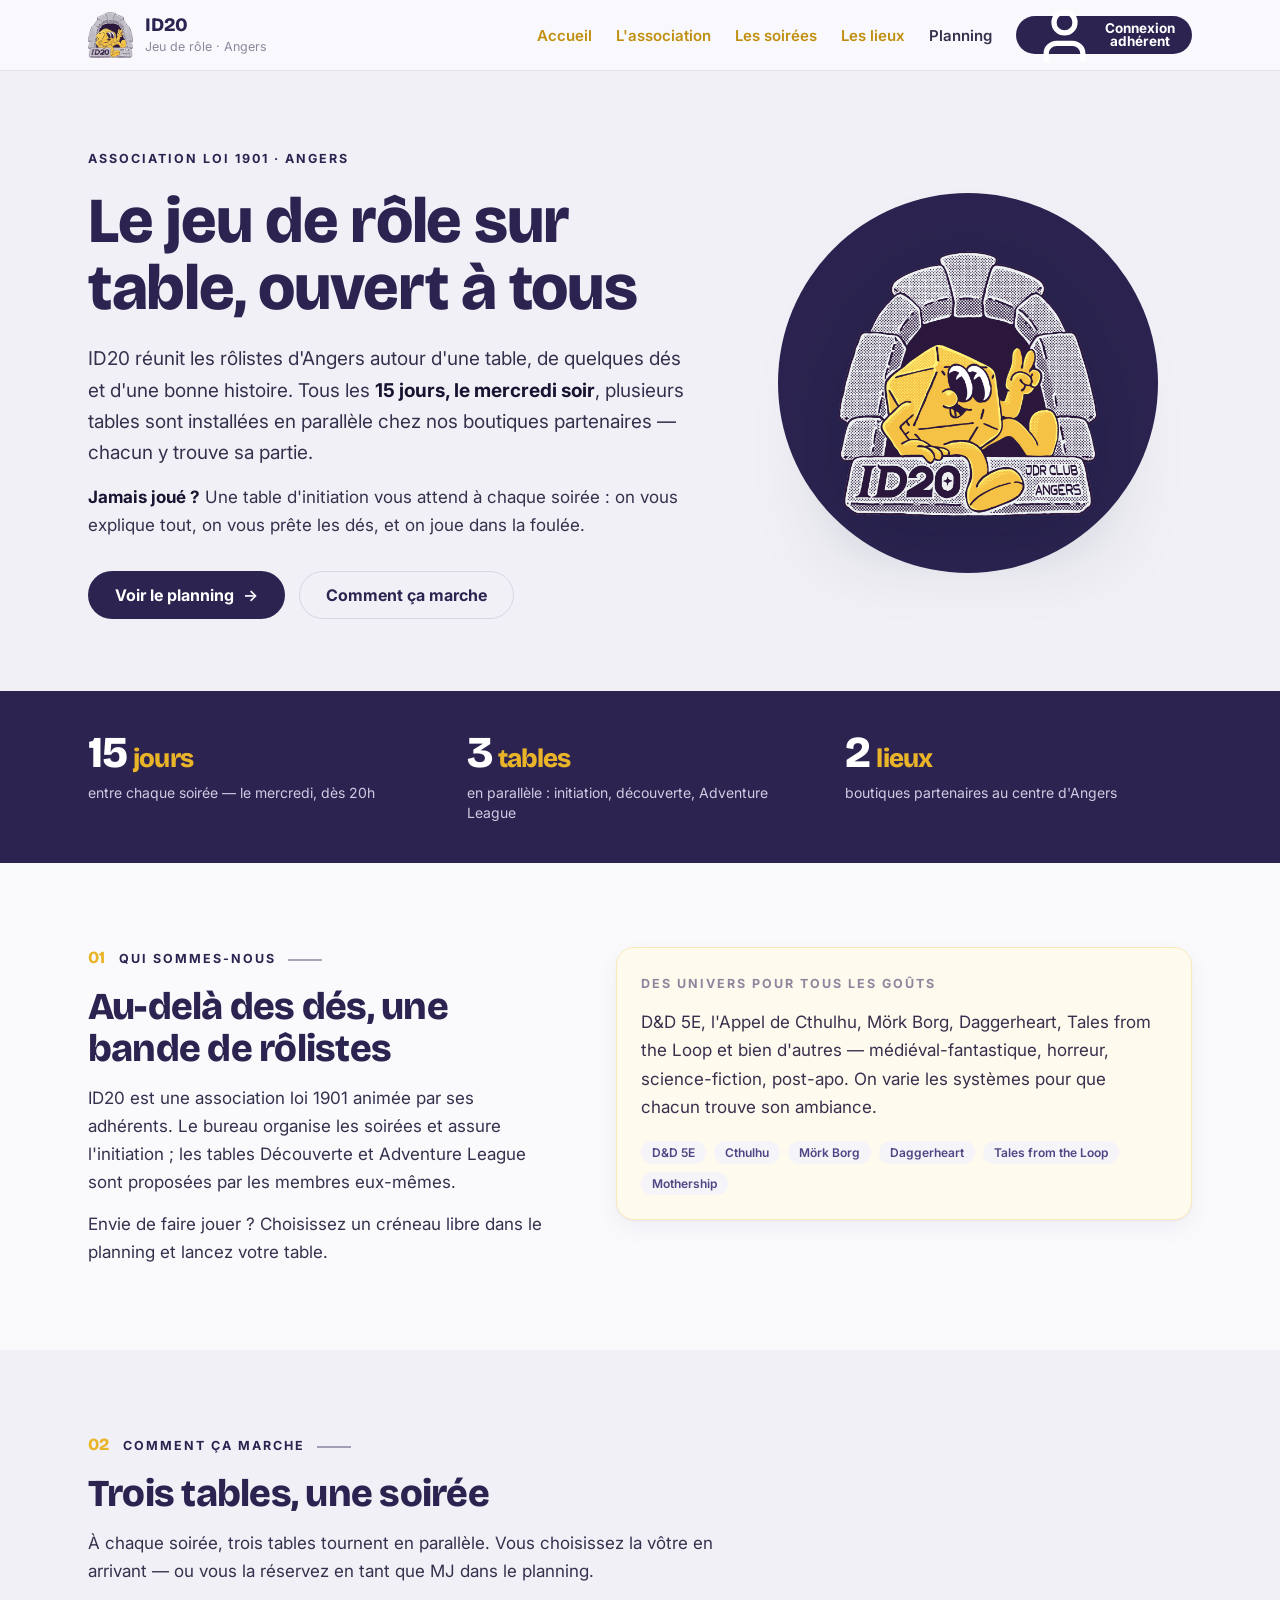
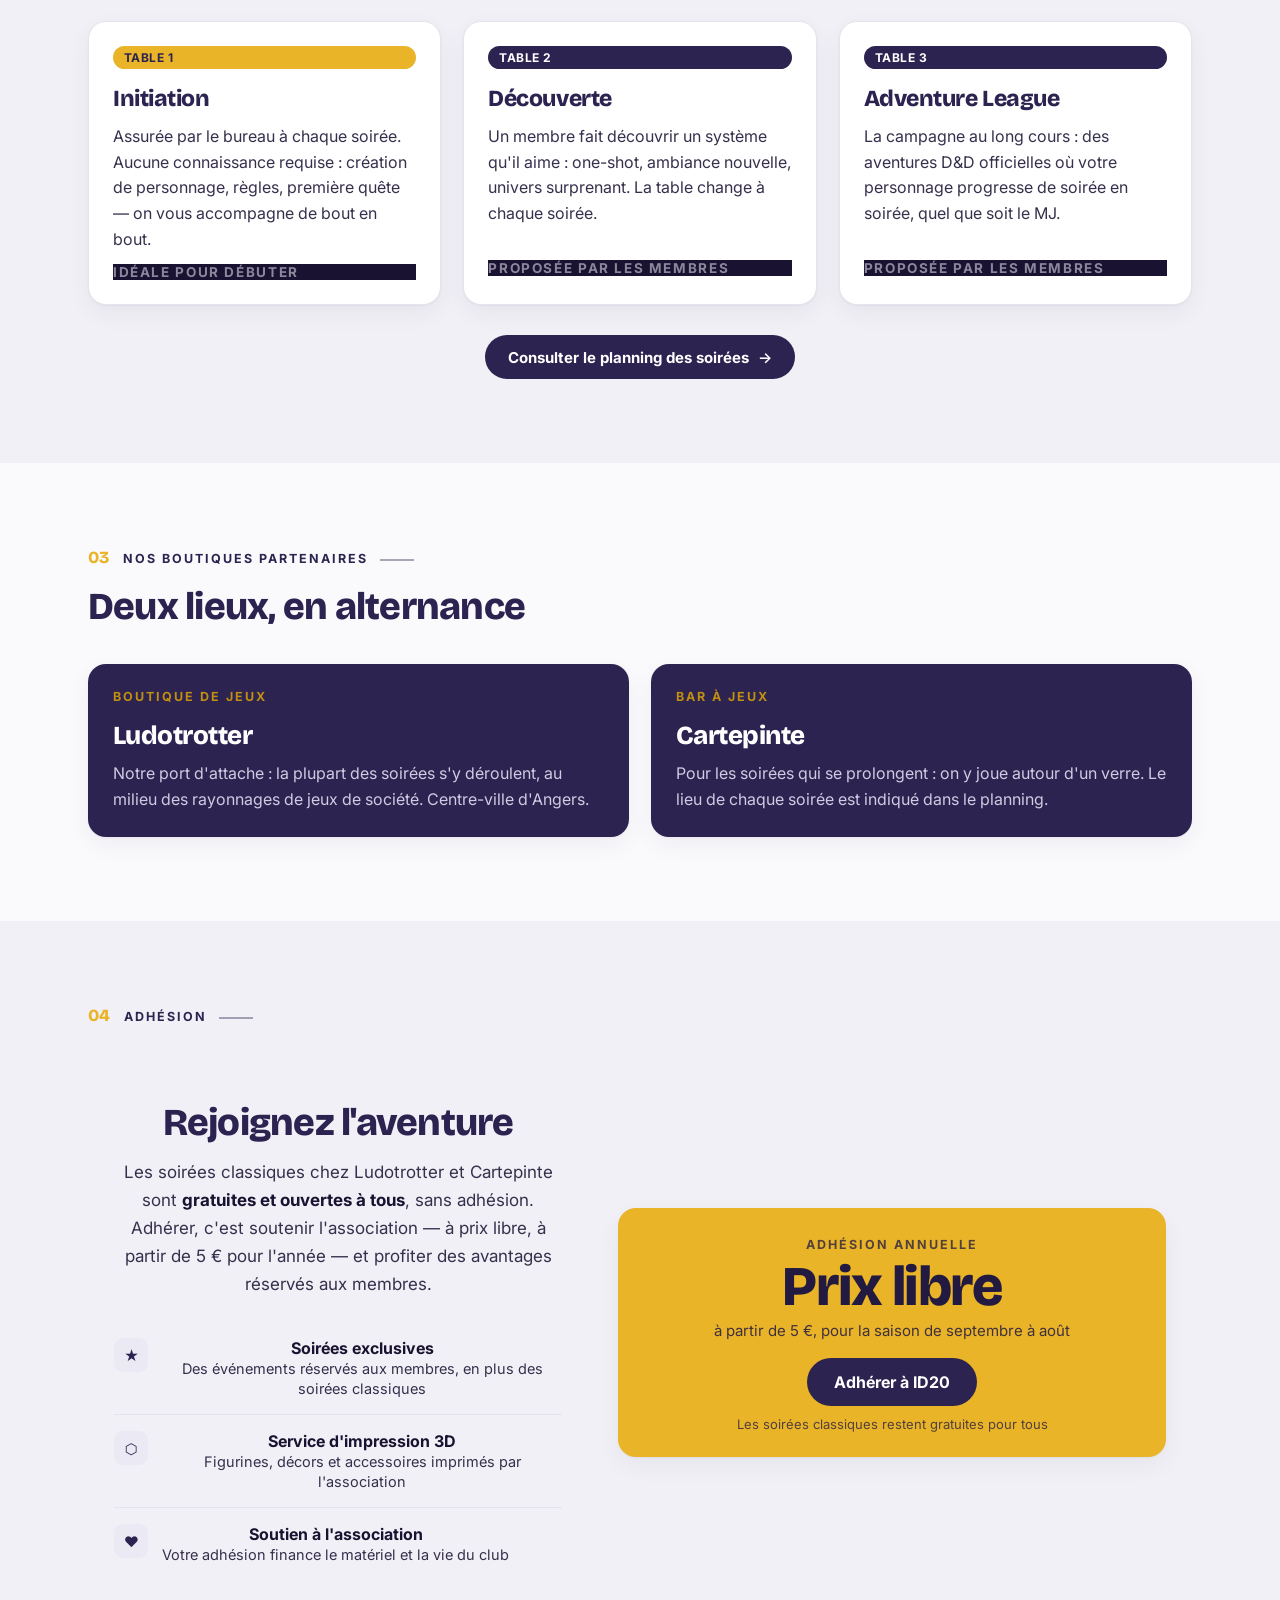
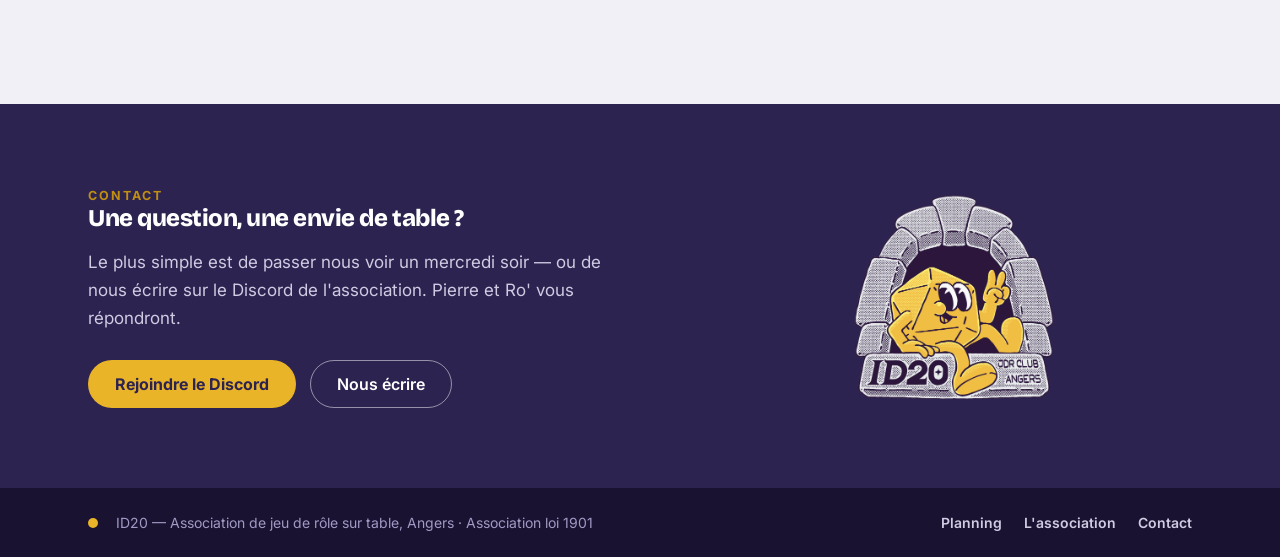
==== index.html @ d530c278 "Connexion aux assets Permet l'affichage du logo" ====
<!DOCTYPE html>
<html lang="fr">
<head>
<meta charset="utf-8">
<meta name="viewport" content="width=device-width, initial-scale=1">
<title>ID20 — Association de jeu de rôle à Angers</title>
<meta name="description" content="ID20, association de jeu de rôle sur table à Angers. Soirées JDR tous les 15 jours chez Ludotrotter et Cartepinte. Initiation, découverte et Adventure League.">
<link rel="preconnect" href="https://fonts.googleapis.com">
<link rel="preconnect" href="https://fonts.gstatic.com" crossorigin>
<link href="https://fonts.googleapis.com/css2?family=Bricolage+Grotesque:opsz,wght@12..96,400;12..96,600;12..96,700;12..96,800&family=Inter:wght@400;500;600;700&family=DM+Mono:wght@500&display=swap" rel="stylesheet">
<link rel="stylesheet" href="assets/styles.css">
</head>
<body>

<header id="site-header"></header>

<!-- ============ HERO ============ -->
<section class="hero" id="accueil">
  <div class="wrap">
    <div>
      <span class="eyebrow">Association loi 1901 · Angers</span>
      <h1>Le jeu de rôle sur table, ouvert à tous</h1>
      <p class="lead">ID20 réunit les rôlistes d'Angers autour d'une table, de quelques dés et d'une bonne histoire. Tous les <b>15 jours, le mercredi soir</b>, plusieurs tables sont installées en parallèle chez nos boutiques partenaires — chacun y trouve sa partie.</p>
      <p class="lead sm"><b>Jamais joué&nbsp;?</b> Une table d'initiation vous attend à chaque soirée : on vous explique tout, on vous prête les dés, et on joue dans la foulée.</p>
      <div class="hero-actions">
        <a class="btn lg arrow" href="planning.html">Voir le planning</a>
        <a class="btn lg outline" href="#soirees">Comment ça marche</a>
      </div>
    </div>
    <div class="hero-visual">
      <div class="disc"></div>
      <img src="assets/logo-id20.png" alt="Mascotte ID20" style="position:relative;width:260px;height:auto;filter:drop-shadow(0 18px 40px rgba(4,22,52,.25))">
    </div>
  </div>
</section>

<!-- ============ STATS ============ -->
<section class="stats">
  <div class="wrap">
    <div class="stat"><div class="v">15<span>jours</span></div><div class="l">entre chaque soirée — le mercredi, dès 20h</div></div>
    <div class="stat"><div class="v">3<span>tables</span></div><div class="l">en parallèle : initiation, découverte, Adventure League</div></div>
    <div class="stat"><div class="v">2<span>lieux</span></div><div class="l">boutiques partenaires au centre d'Angers</div></div>
  </div>
</section>

<!-- ============ 01 QUI SOMMES-NOUS ============ -->
<section class="section page" id="association">
  <div class="wrap split">
    <div>
      <div class="sec-num"><span class="n">01</span><span class="eyebrow rule">Qui sommes-nous</span></div>
      <h2>Au-delà des dés, une bande de rôlistes</h2>
      <p class="lead">ID20 est une association loi 1901 animée par ses adhérents. Le bureau organise les soirées et assure l'initiation ; les tables Découverte et Adventure League sont proposées par les membres eux-mêmes.</p>
      <p class="lead">Envie de faire jouer&nbsp;? Choisissez un créneau libre dans le planning et lancez votre table.</p>
    </div>
    <div class="card warm">
      <span class="eyebrow muted">Des univers pour tous les goûts</span>
      <p style="font-size:17px;line-height:1.65;margin:16px 0 0">D&amp;D 5E, l'Appel de Cthulhu, Mörk Borg, Daggerheart, Tales from the Loop et bien d'autres — médiéval-fantastique, horreur, science-fiction, post-apo. On varie les systèmes pour que chacun trouve son ambiance.</p>
      <div class="chips">
        <span class="badge soft">D&amp;D 5E</span><span class="badge soft">Cthulhu</span><span class="badge soft">Mörk Borg</span>
        <span class="badge soft">Daggerheart</span><span class="badge soft">Tales from the Loop</span><span class="badge soft">Mothership</span>
      </div>
    </div>
  </div>
</section>

<!-- ============ 02 LES SOIRÉES ============ -->
<section class="section cream" id="soirees">
  <div class="wrap">
    <div class="sec-num"><span class="n">02</span><span class="eyebrow rule">Comment ça marche</span></div>
    <h2>Trois tables, une soirée</h2>
    <p class="lead">À chaque soirée, trois tables tournent en parallèle. Vous choisissez la vôtre en arrivant — ou vous la réservez en tant que MJ dans le planning.</p>
    <div class="grid-3" style="margin-top:36px">
      <div class="card"><div class="tcard">
        <span class="badge orange">Table 1</span>
        <h3>Initiation</h3>
        <p>Assurée par le bureau à chaque soirée. Aucune connaissance requise : création de personnage, règles, première quête — on vous accompagne de bout en bout.</p>
        <span class="foot">Idéale pour débuter</span>
      </div></div>
      <div class="card"><div class="tcard">
        <span class="badge navy">Table 2</span>
        <h3>Découverte</h3>
        <p>Un membre fait découvrir un système qu'il aime : one-shot, ambiance nouvelle, univers surprenant. La table change à chaque soirée.</p>
        <span class="foot">Proposée par les membres</span>
      </div></div>
      <div class="card"><div class="tcard">
        <span class="badge navy">Table 3</span>
        <h3>Adventure League</h3>
        <p>La campagne au long cours : des aventures D&amp;D officielles où votre personnage progresse de soirée en soirée, quel que soit le MJ.</p>
        <span class="foot">Proposée par les membres</span>
      </div></div>
    </div>
    <div style="margin-top:30px;display:flex;justify-content:center">
      <a class="btn arrow" href="planning.html">Consulter le planning des soirées</a>
    </div>
  </div>
</section>

<!-- ============ 03 LES LIEUX ============ -->
<section class="section page" id="lieux">
  <div class="wrap">
    <div class="sec-num"><span class="n">03</span><span class="eyebrow rule">Nos boutiques partenaires</span></div>
    <h2>Deux lieux, en alternance</h2>
    <div class="grid-2" style="margin-top:36px">
      <div class="card navy"><div class="lieu-card">
        <span class="eyebrow orange">Boutique de jeux</span>
        <h3>Ludotrotter</h3>
        <p>Notre port d'attache : la plupart des soirées s'y déroulent, au milieu des rayonnages de jeux de société. Centre-ville d'Angers.</p>
      </div></div>
      <div class="card navy"><div class="lieu-card">
        <span class="eyebrow orange">Bar à jeux</span>
        <h3>Cartepinte</h3>
        <p>Pour les soirées qui se prolongent : on y joue autour d'un verre. Le lieu de chaque soirée est indiqué dans le planning.</p>
      </div></div>
    </div>
  </div>
</section>

<!-- ============ 04 ADHÉSION ============ -->
<section class="section cream" id="adhesion">
  <div class="wrap">
    <div class="sec-num"><span class="n">04</span><span class="eyebrow rule">Adhésion</span></div>
    <div class="split center" style="margin-top:18px">
      <div>
        <h2>Rejoignez l'aventure</h2>
        <p class="lead">Les soirées classiques chez Ludotrotter et Cartepinte sont <b style="color:var(--text-heading)">gratuites et ouvertes à tous</b>, sans adhésion. Adhérer, c'est soutenir l'association — à prix libre, à partir de 5&nbsp;€ pour l'année — et profiter des avantages réservés aux membres.</p>
        <div style="margin-top:24px">
          <div class="service"><span class="ico">★</span><div><b>Soirées exclusives</b><span>Des événements réservés aux membres, en plus des soirées classiques</span></div></div>
          <div class="service"><span class="ico">⬡</span><div><b>Service d'impression 3D</b><span>Figurines, décors et accessoires imprimés par l'association</span></div></div>
          <div class="service"><span class="ico">♥</span><div><b>Soutien à l'association</b><span>Votre adhésion finance le matériel et la vie du club</span></div></div>
        </div>
      </div>
      <div class="card orange" style="text-align:center">
        <span class="eyebrow" style="color:rgba(34,26,65,.75)">Adhésion annuelle</span>
        <div style="font-family:var(--font-display);font-weight:800;font-size:56px;line-height:1;color:var(--ra-navy-800);letter-spacing:-.03em;margin-top:6px">Prix libre</div>
        <span style="display:block;font-size:15px;color:rgba(34,26,65,.85);margin-top:6px">à partir de 5&nbsp;€, pour la saison de septembre à août</span>
        <div style="margin-top:18px"><a class="btn lg" href="#contact">Adhérer à ID20</a></div>
        <span style="display:block;font-size:13px;color:rgba(34,26,65,.75);margin-top:10px">Les soirées classiques restent gratuites pour tous</span>
      </div>
    </div>
  </div>
</section>

<!-- ============ CONTACT ============ -->
<section class="contact" id="contact">
  <div class="wrap">
    <div>
      <span class="eyebrow orange">Contact</span>
      <h2>Une question, une envie de table&nbsp;?</h2>
      <p>Le plus simple est de passer nous voir un mercredi soir — ou de nous écrire sur le Discord de l'association. Pierre et Ro' vous répondront.</p>
      <div class="actions">
        <a class="btn orange lg" href="#">Rejoindre le Discord</a>
        <a class="link-out" href="#">Nous écrire</a>
      </div>
    </div>
    <div style="display:flex;justify-content:center">
      <img src="assets/logo-id20.png" alt="" style="width:200px;height:auto;opacity:.98">
    </div>
  </div>
</section>

<footer id="site-footer"></footer>

<!-- Scripts partagés (l'accueil n'a pas de planning → pas de planning.js) -->
<script src="assets/config.js"></script>
<script src="assets/site.js"></script>
</body>
</html>
---- assets/styles.css ----
/* ================================================================
   ID20 — charte graphique partagée (thème navy + or, dérivé du logo).
   Source unique pour toutes les pages. Adaptée de la maquette R&A/ID20.
   ================================================================ */
:root{
  /* palette (violet profond « navy » + or, sur fond crème) */
  --ra-navy:#2c2350; --ra-navy-900:#191231; --ra-navy-800:#221a41; --ra-navy-700:#2c2350;
  --ra-navy-600:#3c3168; --ra-navy-500:#514584; --ra-navy-400:#7269a3; --ra-navy-300:#a29ac4;
  --ra-navy-200:#d0cbe2; --ra-navy-100:#ebe9f3; --ra-navy-050:#f5f4f9;
  --ra-orange:#eab429; --ra-orange-700:#8f6a0a; --ra-orange-600:#c08f12; --ra-orange-500:#eab429;
  --ra-orange-400:#f3c74f; --ra-orange-300:#f8da85; --ra-orange-200:#fbe9ba; --ra-orange-100:#fdf3d8; --ra-orange-050:#fefaee;
  --ra-charcoal-900:#171224; --ra-charcoal-800:#262038; --ra-charcoal-700:#37304d; --ra-charcoal-600:#4c4562;
  --ra-charcoal-500:#655e79; --ra-charcoal-400:#8d879e; --ra-charcoal-300:#b8b4c5; --ra-charcoal-200:#d9d7e1; --ra-charcoal-100:#edecf2;
  --ra-cream:#f1f0f6; --ra-cream-deep:#e8e6f0; --ra-paper:#fafafd;
  --border-subtle:#e5e3ee; --border-default:#d9d6e4;

  --text-heading:#191231; --text-body:#37304d; --text-muted:#8d879e; --text-on-orange:#2c2350;
  --surface-page:#fafafd; --surface-card:#ffffff;

  --font-display:"Bricolage Grotesque", system-ui, sans-serif;
  --font-body:"Inter", system-ui, sans-serif;
}
*{box-sizing:border-box}
html,body{margin:0;padding:0}
body{
  font-family:var(--font-body); color:var(--text-body); background:var(--ra-cream);
  -webkit-font-smoothing:antialiased; min-height:100vh;
}
h1,h2,h3{font-family:var(--font-display); font-weight:800; margin:0; letter-spacing:-.02em; color:var(--ra-navy)}
a{color:var(--ra-navy); text-decoration:none}
a:hover{color:var(--ra-orange-600)}
::selection{background:var(--ra-orange-200)}
img{max-width:100%}
.wrap{max-width:1160px; margin:0 auto; padding:0 28px}
.mono{font-family:"DM Mono", ui-monospace, monospace}
.sr-only{position:absolute;width:1px;height:1px;overflow:hidden;clip:rect(0,0,0,0)}
@keyframes ra-spin{to{transform:rotate(360deg)}}
@media (prefers-reduced-motion:reduce){*{animation:none!important;transition:none!important}}

/* ---------- composants réutilisables (remplacent le design system) ---------- */
.eyebrow{display:inline-block; font-size:12.5px; font-weight:700; text-transform:uppercase; letter-spacing:.16em; color:var(--ra-navy)}
.eyebrow.orange{color:var(--ra-orange-600)} .eyebrow.muted{color:var(--text-muted)}
.eyebrow.rule::after{content:""; display:inline-block; width:34px; height:2px; background:currentColor; opacity:.4; margin-left:12px; vertical-align:middle}

.btn{display:inline-flex; align-items:center; justify-content:center; gap:9px; font:inherit; font-weight:700;
  font-size:15px; line-height:1; padding:0 22px; height:44px; border-radius:999px; border:1.5px solid transparent;
  background:var(--ra-navy); color:#fff; cursor:pointer; transition:.16s; text-decoration:none}
.btn:hover{background:var(--ra-navy-600); color:#fff}
.btn.lg{height:48px; padding:0 26px; font-size:16px}
.btn.sm{height:38px; padding:0 16px; font-size:13.5px}
.btn.orange{background:var(--ra-orange); color:var(--text-on-orange)} .btn.orange:hover{background:var(--ra-orange-400)}
.btn.outline{background:none; border-color:var(--border-default); color:var(--ra-navy)} .btn.outline:hover{background:var(--ra-navy-050)}
.btn.ghost{background:none; color:var(--text-muted)} .btn.ghost:hover{background:var(--ra-cream); color:var(--ra-navy)}
.btn.arrow::after{content:"→"; font-weight:600}
.btn:disabled{opacity:.5; cursor:not-allowed}
.btn:focus-visible{outline:2px solid var(--ra-orange); outline-offset:2px}

.badge{display:inline-flex; align-items:center; gap:6px; font-size:12px; font-weight:700; letter-spacing:.04em;
  text-transform:uppercase; padding:4px 11px; border-radius:999px; background:var(--ra-navy-100); color:var(--ra-navy)}
.badge.orange{background:var(--ra-orange); color:var(--text-on-orange)}
.badge.navy{background:var(--ra-navy); color:#fff}
.badge.soft{background:var(--ra-navy-050); color:var(--ra-navy-500); text-transform:none; letter-spacing:0; font-weight:600}

.card{background:var(--surface-card); border:1px solid var(--border-subtle); border-radius:18px; padding:24px;
  box-shadow:0 1px 2px rgba(4,22,52,.04), 0 8px 24px rgba(4,22,52,.05)}
.card.warm{background:var(--ra-orange-050); border-color:var(--ra-orange-200)}
.card.navy{background:var(--ra-navy); border-color:transparent; color:#fff}
.card.orange{background:var(--ra-orange); border-color:transparent; color:var(--text-on-orange)}

/* ---------- barre du haut (injectée par site.js) ---------- */
.topbar{position:sticky; top:0; z-index:60; background:rgba(250,250,253,.92); backdrop-filter:blur(10px); border-bottom:1px solid var(--border-subtle)}
.topbar .wrap{display:flex; align-items:center; gap:24px; padding:12px 28px}
.brand{display:flex; align-items:center; gap:12px; text-decoration:none}
.brand .d20{width:44px; height:44px; color:var(--ra-navy); flex:none}
.brand .t b{display:block; font-family:var(--font-display); font-weight:800; font-size:19px; color:var(--ra-navy); letter-spacing:-.01em; line-height:1.1}
.brand .t span{font-size:12.5px; color:var(--text-muted)}
.nav{margin-left:auto; display:flex; align-items:center; gap:24px}
.nav a.navlink{font-size:15px; font-weight:600; color:var(--ra-charcoal-700); text-decoration:none}
.nav a.navlink:hover,.nav a.navlink[aria-current="page"]{color:var(--ra-orange-600)}
#account-slot{display:flex; align-items:center}
@media (max-width:820px){ .nav a.navlink{display:none} }

/* ---------- hero accueil ---------- */
.hero{background:var(--ra-cream); overflow:hidden}
.hero .wrap{padding:76px 28px 72px; display:grid; grid-template-columns:1.15fr .85fr; gap:48px; align-items:center}
.hero h1{font-size:clamp(40px,5.2vw,64px); line-height:1.05; margin:20px 0 0; text-wrap:balance}
.hero .lead{font-size:19px; line-height:1.65; color:var(--text-body); margin:22px 0 0; max-width:54ch}
.hero .lead.sm{font-size:17px; margin-top:14px}
.hero b{color:var(--text-heading)}
.hero-actions{display:flex; align-items:center; gap:14px; margin-top:32px; flex-wrap:wrap}
.hero-visual{position:relative; display:flex; justify-content:center; align-items:center; min-height:360px}
.hero-visual .disc{position:absolute; width:380px; height:380px; border-radius:50%; background:var(--ra-navy)}
.hero-visual .d20{position:relative; width:280px; height:280px; color:#fff; filter:drop-shadow(0 18px 40px rgba(4,22,52,.25))}
@media (max-width:860px){ .hero .wrap{grid-template-columns:1fr; padding:52px 28px} .hero-visual{min-height:260px} .hero-visual .disc{width:280px;height:280px} .hero-visual .d20{width:200px;height:200px} }

/* ---------- bande de stats ---------- */
.stats{background:var(--ra-navy)}
.stats .wrap{padding:40px 28px; display:grid; grid-template-columns:repeat(3,1fr); gap:32px}
.stat .v{font-family:var(--font-display); font-weight:800; font-size:44px; line-height:1; color:#fff; letter-spacing:-.02em}
.stat .v span{color:var(--ra-orange); font-size:26px; margin-left:6px}
.stat .l{font-size:14px; color:var(--ra-navy-200); margin-top:8px; line-height:1.45}
@media (max-width:720px){ .stats .wrap{grid-template-columns:1fr; gap:22px} }

/* ---------- sections génériques ---------- */
.section{padding:84px 0}
.section.cream{background:var(--ra-cream)} .section.page{background:var(--surface-page)}
.sec-num{display:flex; align-items:baseline; gap:14px}
.sec-num .n{font-family:var(--font-display); font-weight:800; font-size:17px; color:var(--ra-orange)}
.section h2{font-size:38px; line-height:1.1; margin:18px 0 0; text-wrap:balance}
.section .lead{font-size:17px; line-height:1.65; margin:14px 0 0; max-width:62ch; color:var(--text-body)}
.grid-2{display:grid; grid-template-columns:1fr 1fr; gap:22px}
.grid-3{display:grid; grid-template-columns:repeat(3,1fr); gap:22px}
.split{display:grid; grid-template-columns:.9fr 1.1fr; gap:56px; align-items:start}
.split.center{align-items:center}
@media (max-width:820px){ .grid-2,.grid-3,.split{grid-template-columns:1fr} }

.about-card h3,.tcard h3,.lieu-card h3{font-family:var(--font-display); font-weight:800}
.chips{display:flex; flex-wrap:wrap; gap:8px; margin-top:20px}

.tcard{display:flex; flex-direction:column; gap:12px; min-height:230px}
.tcard h3{font-size:23px; color:var(--ra-navy); margin:4px 0 0}
.tcard p{font-size:16px; line-height:1.6; margin:0}
.tcard .foot{margin-top:auto; font-size:13.5px; font-weight:700; text-transform:uppercase; letter-spacing:.12em; color:var(--text-muted)}

.lieu-card{display:flex; flex-direction:column; gap:10px}
.lieu-card h3{font-size:26px; color:#fff; margin:6px 0 0}
.lieu-card p{font-size:16px; line-height:1.6; color:var(--ra-navy-200); margin:0}

.service{display:flex; gap:14px; padding:16px 0; border-bottom:1px solid var(--border-subtle)}
.service:last-child{border-bottom:0}
.service .ico{width:34px;height:34px;border-radius:9px;background:var(--ra-navy-100);color:var(--ra-navy);display:inline-flex;align-items:center;justify-content:center;flex:none}
.service b{display:block; font-size:16px; color:var(--text-heading)}
.service span{font-size:14.5px; color:var(--text-body)}

/* ---------- contact / footer ---------- */
.contact{background:var(--ra-navy)}
.contact .wrap{padding:80px 28px; display:grid; grid-template-columns:1.1fr .9fr; gap:48px; align-items:center}
.contact h2{color:#fff}
.contact p{font-size:17px; line-height:1.65; color:var(--ra-navy-200); margin:16px 0 0; max-width:50ch}
.contact .actions{display:flex; align-items:center; gap:14px; margin-top:28px; flex-wrap:wrap}
.contact .link-out{display:inline-flex; align-items:center; height:48px; padding:0 26px; border:1.5px solid rgba(255,255,255,.5); border-radius:999px; color:#fff; font-size:16px; font-weight:600}
.contact .link-out:hover{background:rgba(255,255,255,.08); color:#fff}
@media (max-width:820px){ .contact .wrap{grid-template-columns:1fr} }

.foot{background:var(--ra-navy-900)}
.foot .wrap{display:flex; align-items:center; gap:18px; flex-wrap:wrap; padding:26px 28px; font-size:14px; color:var(--ra-navy-300)}
.foot .dot{width:10px;height:10px;border-radius:50%;background:var(--ra-orange);flex:none}
.foot nav{margin-left:auto; display:flex; gap:22px}
.foot nav a{color:var(--ra-navy-200); font-weight:600}

/* ---------- espace adhérent (header) ---------- */
.who{display:flex; align-items:center; gap:9px; font-size:14px; color:var(--ra-charcoal-700)}
.who .avatar{width:28px;height:28px}
.who button{font:inherit; font-size:12.5px; color:var(--text-muted); background:none; border:0; cursor:pointer; text-decoration:underline}
.avatar{width:23px;height:23px;border-radius:50%;background:var(--ra-navy-100);color:var(--ra-navy);font-size:11px;font-weight:700;display:inline-flex;align-items:center;justify-content:center;flex:none}

/* ================================================================
   PLANNING (page planning.html — rendu par planning.js)
   ================================================================ */
.plan-hero{background:var(--ra-cream); border-bottom:1px solid var(--border-subtle)}
.plan-hero .wrap{padding:56px 28px 44px; display:flex; align-items:flex-end; justify-content:space-between; gap:36px; flex-wrap:wrap}
.plan-hero .intro{max-width:620px}
.plan-hero h1{font-size:clamp(36px,4.4vw,52px); line-height:1.05; margin:18px 0 0}
.plan-hero p{font-size:17px; line-height:1.6; margin:16px 0 0}
.plan-hero b{color:var(--text-heading)}
.tally{background:var(--ra-navy); border-radius:18px; padding:22px 26px; text-align:center; min-width:170px}
.tally .num{font-family:var(--font-display); font-weight:800; font-size:62px; line-height:1; letter-spacing:-.03em; color:var(--ra-orange)}
.tally .lab{font-size:13.5px; color:var(--ra-navy-200); margin-top:8px; line-height:1.4}

.controls{background:var(--surface-page); border-bottom:1px solid var(--border-subtle); position:sticky; top:69px; z-index:40}
.controls .wrap{padding:14px 28px; display:flex; align-items:center; justify-content:space-between; gap:16px; flex-wrap:wrap}
.filter{display:inline-flex; background:var(--ra-cream); border:1px solid var(--border-subtle); border-radius:999px; padding:3px}
.filter button{font:inherit; font-size:13.5px; font-weight:600; color:var(--text-muted); border:0; background:none; padding:7px 16px; border-radius:999px; cursor:pointer}
.filter button[aria-pressed="true"]{background:var(--ra-navy); color:#fff}
.filter button:focus-visible{outline:2px solid var(--ra-orange); outline-offset:2px}
.legend{display:flex; gap:18px; font-size:13.5px; color:var(--text-muted); flex-wrap:wrap}
.legend span{display:inline-flex; align-items:center; gap:7px}
.key{width:11px;height:11px;border-radius:3px}
.key.free{background:var(--ra-orange)} .key.taken{background:var(--ra-navy)} .key.lock{background:var(--ra-charcoal-300)}

.banner{display:none; align-items:center; gap:10px; padding:12px 16px; border-radius:12px; font-size:14px; line-height:1.45; margin:0 0 18px}
.banner.show{display:flex}
.banner svg{width:17px;height:17px;flex:none}
.banner.info{background:var(--ra-orange-050); color:var(--ra-orange-700); border:1px solid var(--ra-orange-200)}
.banner.err{background:#fbeae6; color:#9a3b22; border:1px solid #f0c4b7}
.banner code{font-family:"DM Mono",monospace; font-size:12.5px; background:rgba(0,0,0,.05); padding:1px 5px; border-radius:4px}

.plan-main{background:var(--ra-cream)}
.plan-main .wrap{padding:30px 28px 70px}
.board{display:flex; flex-direction:column; gap:18px}
.skeleton{height:150px; border-radius:16px; background:linear-gradient(90deg,var(--surface-card),var(--ra-cream-deep),var(--surface-card)); background-size:200% 100%; animation:ra-sk 1.3s linear infinite; border:1px solid var(--border-subtle)}
@keyframes ra-sk{to{background-position:-200% 0}}

.session{background:var(--surface-card); border:1px solid var(--border-subtle); border-radius:16px; overflow:hidden; box-shadow:0 1px 2px rgba(4,22,52,.04),0 8px 24px rgba(4,22,52,.05)}
.s-head{display:flex; align-items:center; gap:16px; padding:14px 20px; border-bottom:1px solid var(--border-subtle); background:var(--ra-paper)}
.date{flex:none; width:64px; text-align:center; background:var(--surface-card); border:1px solid var(--border-default); border-radius:10px; padding:7px 0; line-height:1}
.date .dow{font-size:11px; color:var(--text-muted); text-transform:uppercase; letter-spacing:.08em}
.date .day{font-family:var(--font-display); font-weight:800; font-size:24px; color:var(--ra-navy); display:block; margin:3px 0}
.date .mon{font-size:11px; color:var(--text-muted)}
.s-meta b{font-family:var(--font-display); font-weight:800; font-size:17px; color:var(--text-heading)}
.s-meta .lieu{display:flex; align-items:center; gap:6px; font-size:14px; color:var(--text-muted); margin-top:3px}
.s-meta .lieu svg{width:14px;height:14px}
.s-free{margin-left:auto; font-size:12px; font-weight:700; text-transform:uppercase; letter-spacing:.06em; padding:5px 12px; border-radius:999px}
.s-free.has{background:var(--ra-orange-100); color:var(--ra-orange-700)}
.s-free.none{background:var(--ra-charcoal-100); color:var(--ra-charcoal-500)}

.tables{display:grid; grid-template-columns:repeat(3,1fr); gap:1px; background:var(--border-subtle)}
@media (max-width:720px){ .tables{grid-template-columns:1fr} }
.tile{background:var(--surface-card); padding:16px 18px; display:flex; flex-direction:column; min-height:128px}
.tile .tlabel{font-size:11.5px; font-weight:700; letter-spacing:.1em; text-transform:uppercase; color:var(--text-muted); margin-bottom:10px}
.tile .tlabel b{color:var(--ra-navy)}
.tile .sys{font-family:var(--font-display); font-weight:700; font-size:17px; color:var(--text-heading); line-height:1.25}
.tile .mj{display:flex; align-items:center; gap:8px; font-size:14px; color:var(--text-body); margin:6px 0 0}
.tile .note{font-size:13px; color:var(--text-muted); margin-top:5px; line-height:1.4}
.tile.locked{background:var(--ra-paper)}
.tile.free{background:var(--ra-orange-050); box-shadow:inset 0 0 0 1.5px var(--ra-orange-200)}
.tile.free .hint{font-size:14.5px; color:var(--ra-orange-700); margin-bottom:auto}
.tile.na{opacity:.55}
.tag{display:inline-flex; align-items:center; gap:5px; align-self:flex-start; font-size:12px; font-weight:700; letter-spacing:.04em; text-transform:uppercase; padding:4px 10px; border-radius:999px; margin-top:auto}
.tag svg{width:12px;height:12px}
.tag.lock{background:var(--ra-charcoal-100); color:var(--ra-charcoal-600)}
.tag.mine{background:var(--ra-orange-100); color:var(--ra-orange-700)}
.tag.taken{background:var(--ra-navy-100); color:var(--ra-navy)}
.btn.take{margin-top:14px}
.btn.free-out{background:none; border:0; color:var(--ra-orange-700); font-size:12.5px; font-weight:600; padding:6px 0 0; margin-top:6px; align-self:flex-start; text-decoration:underline; cursor:pointer; height:auto}
.plan-note{display:flex; align-items:center; gap:10px; font-size:14px; color:var(--text-muted); padding:16px 4px 0}
.plan-note .dot{width:8px;height:8px;border-radius:50%;background:var(--ra-orange);flex:none}

/* ---------- modale (connexion + réservation) ---------- */
.overlay{position:fixed; inset:0; background:rgba(4,22,52,.5); display:none; align-items:center; justify-content:center; padding:20px; z-index:100}
.overlay.open{display:flex}
.modal{background:var(--surface-card); border-radius:18px; width:100%; max-width:480px; box-shadow:0 24px 70px rgba(4,22,52,.4); overflow:hidden auto; max-height:92vh}
.m-head{padding:24px 26px 0}
.m-head h3{font-size:22px; margin:12px 0 0}
.m-head p{margin:6px 0 0; font-size:14.5px; color:var(--text-muted)}
.m-body{padding:18px 26px 26px}
.chiprow{display:flex; gap:8px; flex-wrap:wrap; margin:4px 0 20px}
.field{margin-bottom:14px}
.field label{display:block; font-size:14px; font-weight:700; color:var(--text-heading); margin-bottom:6px}
.field select,.field input{width:100%; font:inherit; font-size:15px; padding:10px 12px; border:1px solid var(--border-default); border-radius:10px; background:var(--surface-card); color:var(--text-heading)}
.field select:focus,.field input:focus{outline:2px solid var(--ra-orange); outline-offset:1px; border-color:var(--ra-orange)}
.field .err-msg{color:#9a3b22; font-size:12.5px; margin-top:6px; display:none}
.field .err-msg.show{display:block}
.m-actions{display:flex; gap:10px; justify-content:flex-end; margin-top:6px}
.otp-input{letter-spacing:.5em; text-align:center; font-family:"DM Mono",monospace; font-size:22px!important}
.center{text-align:center; padding:40px 26px}
.center p{margin:14px 0 0; font-size:15px; color:var(--text-body)}
.center .sub{font-size:13px; color:var(--text-muted); margin-top:4px}
.spin{width:36px;height:36px;border:3px solid var(--ra-orange-100); border-top-color:var(--ra-orange); border-radius:50%; animation:ra-spin .8s linear infinite; margin:0 auto}
.tick{width:58px;height:58px;border-radius:50%;background:var(--ra-orange-100); color:var(--ra-orange-700); display:inline-flex; align-items:center; justify-content:center; font-size:28px; font-weight:700}
.discord{margin:20px 0 4px; text-align:left; border:1px solid var(--border-subtle); border-radius:12px; background:var(--ra-paper); padding:14px 16px}
.discord .dh{display:flex; align-items:center; gap:8px; font-size:12.5px; color:var(--text-muted); margin-bottom:8px}
.discord .dh .d{width:8px;height:8px;border-radius:50%;background:#5865F2}
.discord .dm{font-size:14.5px; line-height:1.55; color:var(--text-body)}
.discord .dm b{color:var(--text-heading)}
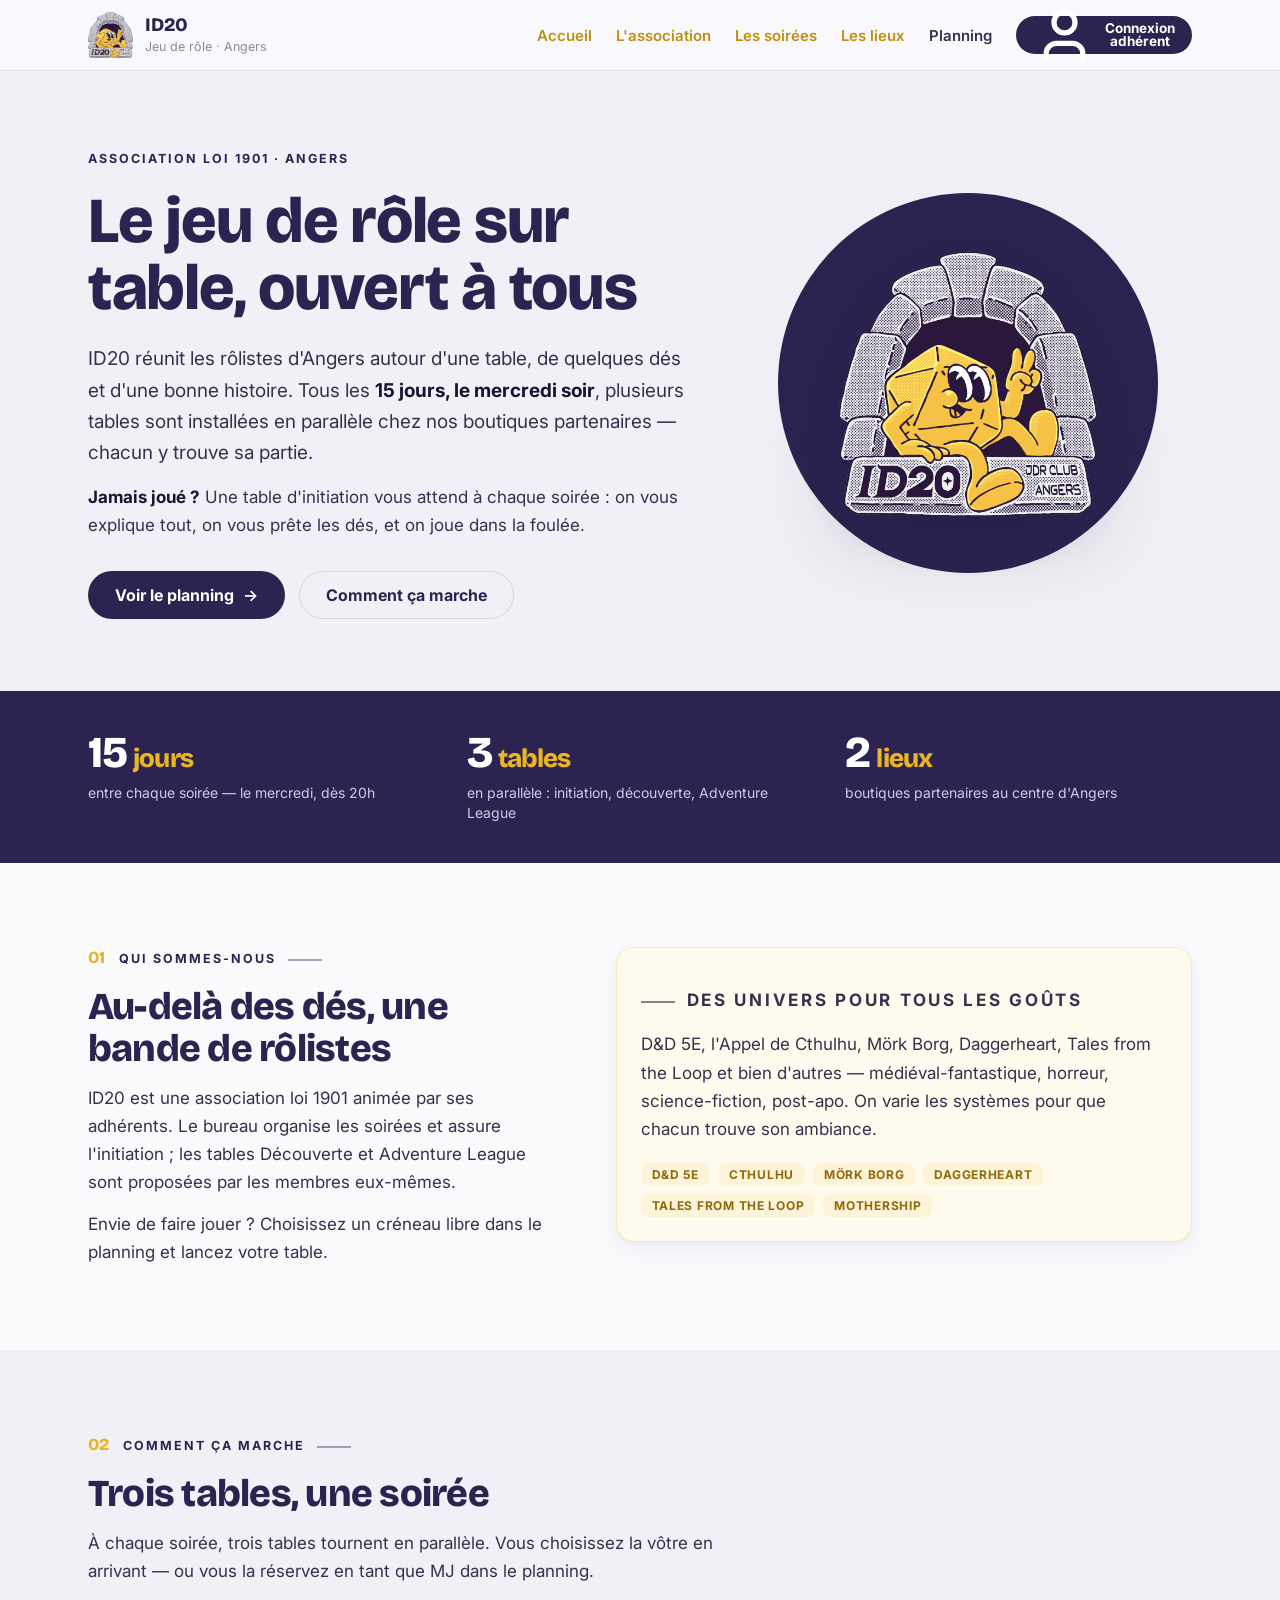
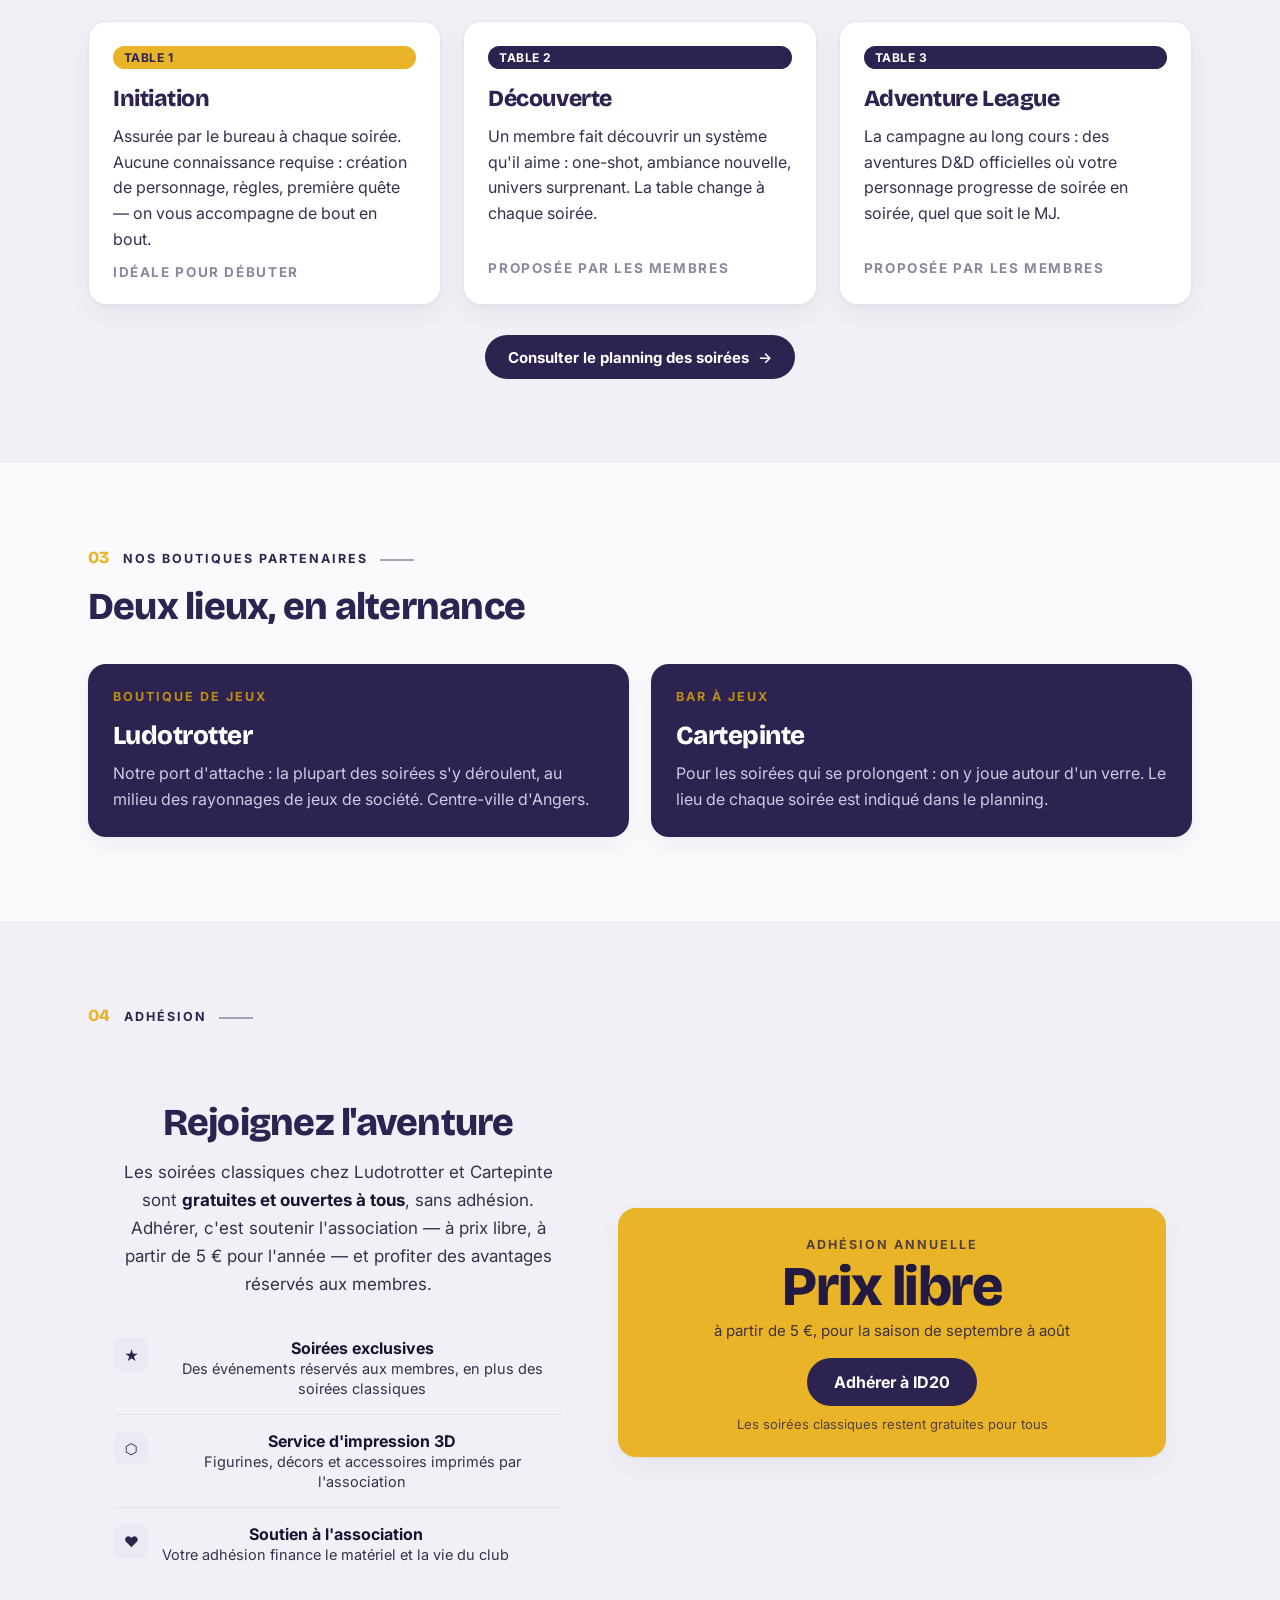
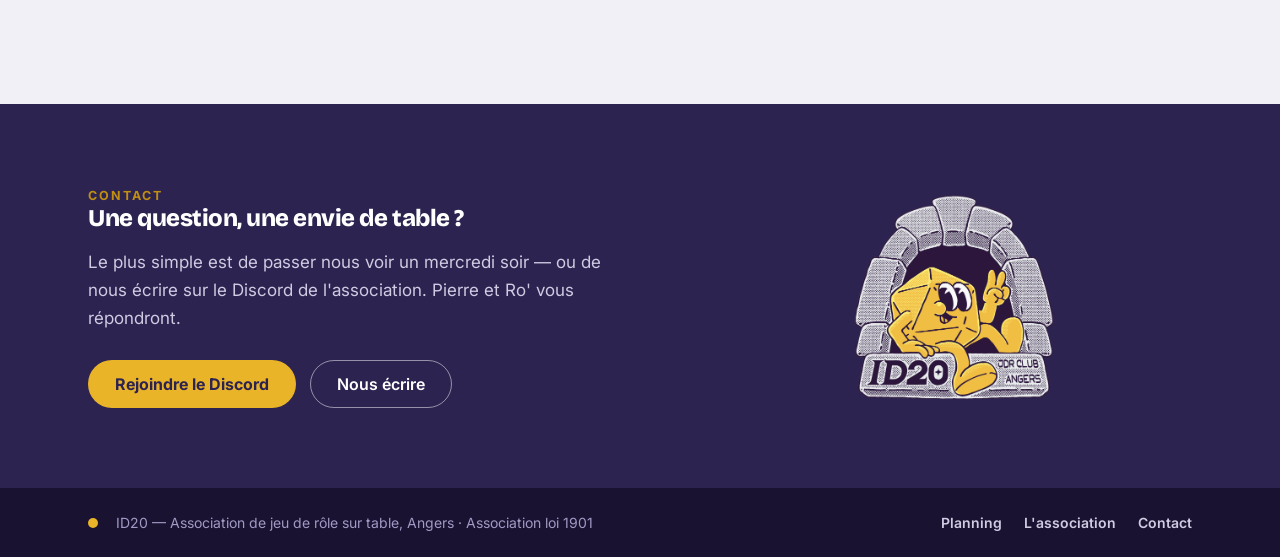
==== commit 6b838222: "Centralisation du texte Permet un edit plus fluide" ====
--- a/index.html
+++ b/index.html
@@ -53,11 +53,11 @@
       <p class="lead">Envie de faire jouer&nbsp;? Choisissez un créneau libre dans le planning et lancez votre table.</p>
     </div>
     <div class="card warm">
-      <span class="eyebrow muted">Des univers pour tous les goûts</span>
+      <span class="eyebrow orange lead">Des univers pour tous les goûts</span>
       <p style="font-size:17px;line-height:1.65;margin:16px 0 0">D&amp;D 5E, l'Appel de Cthulhu, Mörk Borg, Daggerheart, Tales from the Loop et bien d'autres — médiéval-fantastique, horreur, science-fiction, post-apo. On varie les systèmes pour que chacun trouve son ambiance.</p>
       <div class="chips">
-        <span class="badge soft">D&amp;D 5E</span><span class="badge soft">Cthulhu</span><span class="badge soft">Mörk Borg</span>
-        <span class="badge soft">Daggerheart</span><span class="badge soft">Tales from the Loop</span><span class="badge soft">Mothership</span>
+        <span class="badge sys">D&amp;D 5E</span><span class="badge sys">Cthulhu</span><span class="badge sys">Mörk Borg</span>
+        <span class="badge sys">Daggerheart</span><span class="badge sys">Tales from the Loop</span><span class="badge sys">Mothership</span>
       </div>
     </div>
   </div>
@@ -74,19 +74,19 @@
         <span class="badge orange">Table 1</span>
         <h3>Initiation</h3>
         <p>Assurée par le bureau à chaque soirée. Aucune connaissance requise : création de personnage, règles, première quête — on vous accompagne de bout en bout.</p>
-        <span class="foot">Idéale pour débuter</span>
+        <span class="lbl">Idéale pour débuter</span>
       </div></div>
       <div class="card"><div class="tcard">
         <span class="badge navy">Table 2</span>
         <h3>Découverte</h3>
         <p>Un membre fait découvrir un système qu'il aime : one-shot, ambiance nouvelle, univers surprenant. La table change à chaque soirée.</p>
-        <span class="foot">Proposée par les membres</span>
+        <span class="lbl">Proposée par les membres</span>
       </div></div>
       <div class="card"><div class="tcard">
         <span class="badge navy">Table 3</span>
         <h3>Adventure League</h3>
         <p>La campagne au long cours : des aventures D&amp;D officielles où votre personnage progresse de soirée en soirée, quel que soit le MJ.</p>
-        <span class="foot">Proposée par les membres</span>
+        <span class="lbl">Proposée par les membres</span>
       </div></div>
     </div>
     <div style="margin-top:30px;display:flex;justify-content:center">
@@ -102,14 +102,14 @@
     <h2>Deux lieux, en alternance</h2>
     <div class="grid-2" style="margin-top:36px">
       <div class="card navy"><div class="lieu-card">
-        <span class="eyebrow orange">Boutique de jeux</span>
-        <h3>Ludotrotter</h3>
-        <p>Notre port d'attache : la plupart des soirées s'y déroulent, au milieu des rayonnages de jeux de société. Centre-ville d'Angers.</p>
+        <span class="eyebrow orange" data-txt="lieux.ludotrotter.kicker">Boutique de jeux</span>
+        <h3 data-txt="lieux.ludotrotter.nom">Ludotrotter</h3>
+        <p data-txt="lieux.ludotrotter.desc">Notre port d'attache : la plupart des soirées s'y déroulent, au milieu des rayonnages de jeux de société. Centre-ville d'Angers.</p>
       </div></div>
       <div class="card navy"><div class="lieu-card">
-        <span class="eyebrow orange">Bar à jeux</span>
-        <h3>Cartepinte</h3>
-        <p>Pour les soirées qui se prolongent : on y joue autour d'un verre. Le lieu de chaque soirée est indiqué dans le planning.</p>
+        <span class="eyebrow orange" data-txt="lieux.cartepinte.kicker">Bar à jeux</span>
+        <h3 data-txt="lieux.cartepinte.nom">Cartepinte</h3>
+        <p data-txt="lieux.cartepinte.desc">Pour les soirées qui se prolongent : on y joue autour d'un verre. Le lieu de chaque soirée est indiqué dans le planning.</p>
       </div></div>
     </div>
   </div>
@@ -131,10 +131,10 @@
       </div>
       <div class="card orange" style="text-align:center">
         <span class="eyebrow" style="color:rgba(34,26,65,.75)">Adhésion annuelle</span>
-        <div style="font-family:var(--font-display);font-weight:800;font-size:56px;line-height:1;color:var(--ra-navy-800);letter-spacing:-.03em;margin-top:6px">Prix libre</div>
-        <span style="display:block;font-size:15px;color:rgba(34,26,65,.85);margin-top:6px">à partir de 5&nbsp;€, pour la saison de septembre à août</span>
+        <div style="font-family:var(--font-display);font-weight:800;font-size:56px;line-height:1;color:var(--ra-navy-800);letter-spacing:-.03em;margin-top:6px" data-txt="adhesion.montant">Prix libre</div>
+        <span style="display:block;font-size:15px;color:rgba(34,26,65,.85);margin-top:6px" data-txt="adhesion.detail">à partir de 5&nbsp;€, pour la saison de septembre à août</span>
         <div style="margin-top:18px"><a class="btn lg" href="#contact">Adhérer à ID20</a></div>
-        <span style="display:block;font-size:13px;color:rgba(34,26,65,.75);margin-top:10px">Les soirées classiques restent gratuites pour tous</span>
+        <span style="display:block;font-size:13px;color:rgba(34,26,65,.75);margin-top:10px" data-txt="adhesion.note">Les soirées classiques restent gratuites pour tous</span>
       </div>
     </div>
   </div>
@@ -146,10 +146,10 @@
     <div>
       <span class="eyebrow orange">Contact</span>
       <h2>Une question, une envie de table&nbsp;?</h2>
-      <p>Le plus simple est de passer nous voir un mercredi soir — ou de nous écrire sur le Discord de l'association. Pierre et Ro' vous répondront.</p>
+      <p data-html="contact.intro">Le plus simple est de passer nous voir un mercredi soir — ou de nous écrire sur le Discord de l'association. Pierre et Ro' vous répondront.</p>
       <div class="actions">
-        <a class="btn orange lg" href="#">Rejoindre le Discord</a>
-        <a class="link-out" href="#">Nous écrire</a>
+        <a class="btn orange lg" href="#" data-href="contact.discordUrl">Rejoindre le Discord</a>
+        <a class="link-out" href="#" data-mailto="contact.email">Nous écrire</a>
       </div>
     </div>
     <div style="display:flex;justify-content:center">
@@ -162,6 +162,7 @@
 
 <!-- Scripts partagés (l'accueil n'a pas de planning → pas de planning.js) -->
 <script src="assets/config.js"></script>
+<script src="assets/content.js"></script>
 <script src="assets/site.js"></script>
 </body>
 </html>
--- a/assets/styles.css
+++ b/assets/styles.css
@@ -41,6 +41,7 @@
 .eyebrow{display:inline-block; font-size:12.5px; font-weight:700; text-transform:uppercase; letter-spacing:.16em; color:var(--ra-navy)}
 .eyebrow.orange{color:var(--ra-orange-600)} .eyebrow.muted{color:var(--text-muted)}
 .eyebrow.rule::after{content:""; display:inline-block; width:34px; height:2px; background:currentColor; opacity:.4; margin-left:12px; vertical-align:middle}
+.eyebrow.lead::before{content:""; display:inline-block; width:34px; height:2px; background:currentColor; opacity:.6; margin-right:12px; vertical-align:middle}
 
 .btn{display:inline-flex; align-items:center; justify-content:center; gap:9px; font:inherit; font-weight:700;
   font-size:15px; line-height:1; padding:0 22px; height:44px; border-radius:999px; border:1.5px solid transparent;
@@ -60,6 +61,7 @@
 .badge.orange{background:var(--ra-orange); color:var(--text-on-orange)}
 .badge.navy{background:var(--ra-navy); color:#fff}
 .badge.soft{background:var(--ra-navy-050); color:var(--ra-navy-500); text-transform:none; letter-spacing:0; font-weight:600}
+.badge.sys{background:var(--ra-orange-100); color:var(--ra-orange-700); text-transform:uppercase; letter-spacing:.06em; border-radius:8px; font-weight:700}
 
 .card{background:var(--surface-card); border:1px solid var(--border-subtle); border-radius:18px; padding:24px;
   box-shadow:0 1px 2px rgba(4,22,52,.04), 0 8px 24px rgba(4,22,52,.05)}
@@ -120,7 +122,7 @@
 .tcard{display:flex; flex-direction:column; gap:12px; min-height:230px}
 .tcard h3{font-size:23px; color:var(--ra-navy); margin:4px 0 0}
 .tcard p{font-size:16px; line-height:1.6; margin:0}
-.tcard .foot{margin-top:auto; font-size:13.5px; font-weight:700; text-transform:uppercase; letter-spacing:.12em; color:var(--text-muted)}
+.tcard .lbl{margin-top:auto; font-size:13.5px; font-weight:700; text-transform:uppercase; letter-spacing:.12em; color:var(--text-muted)}
 
 .lieu-card{display:flex; flex-direction:column; gap:10px}
 .lieu-card h3{font-size:26px; color:#fff; margin:6px 0 0}
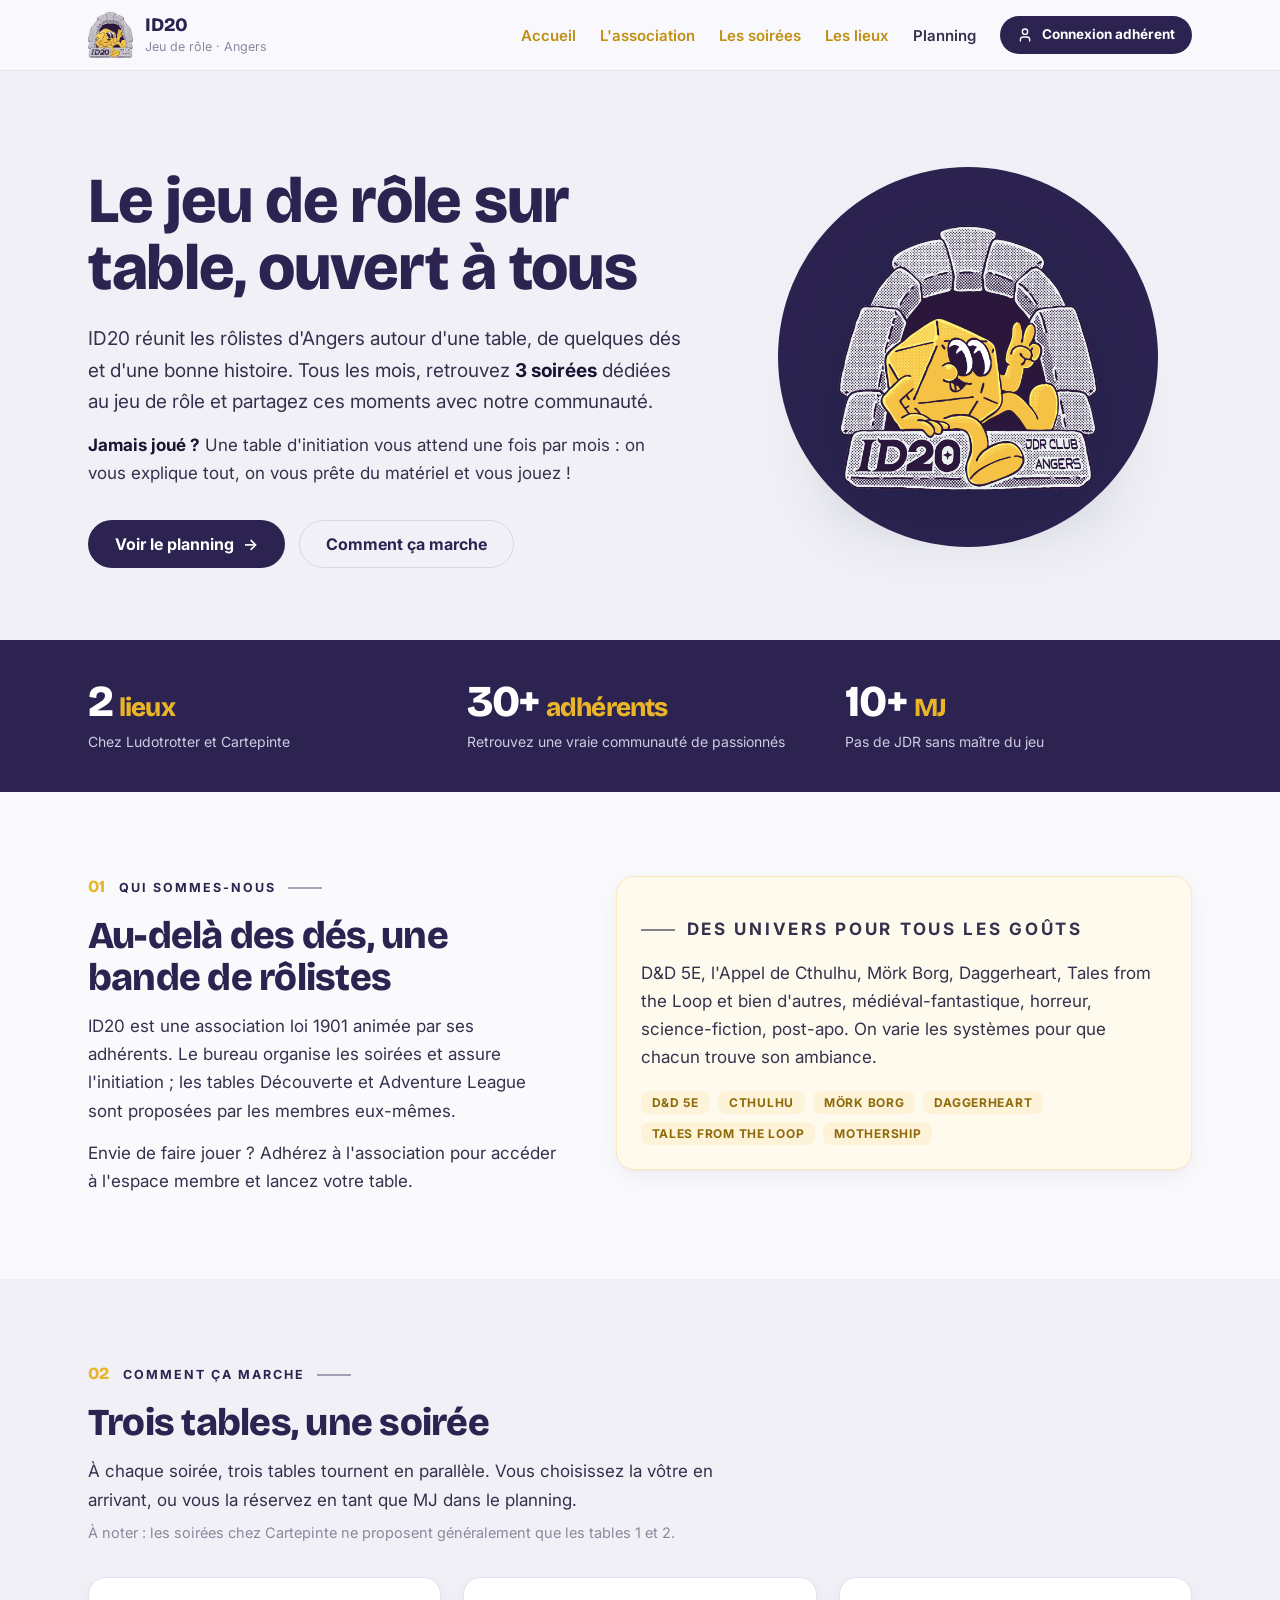
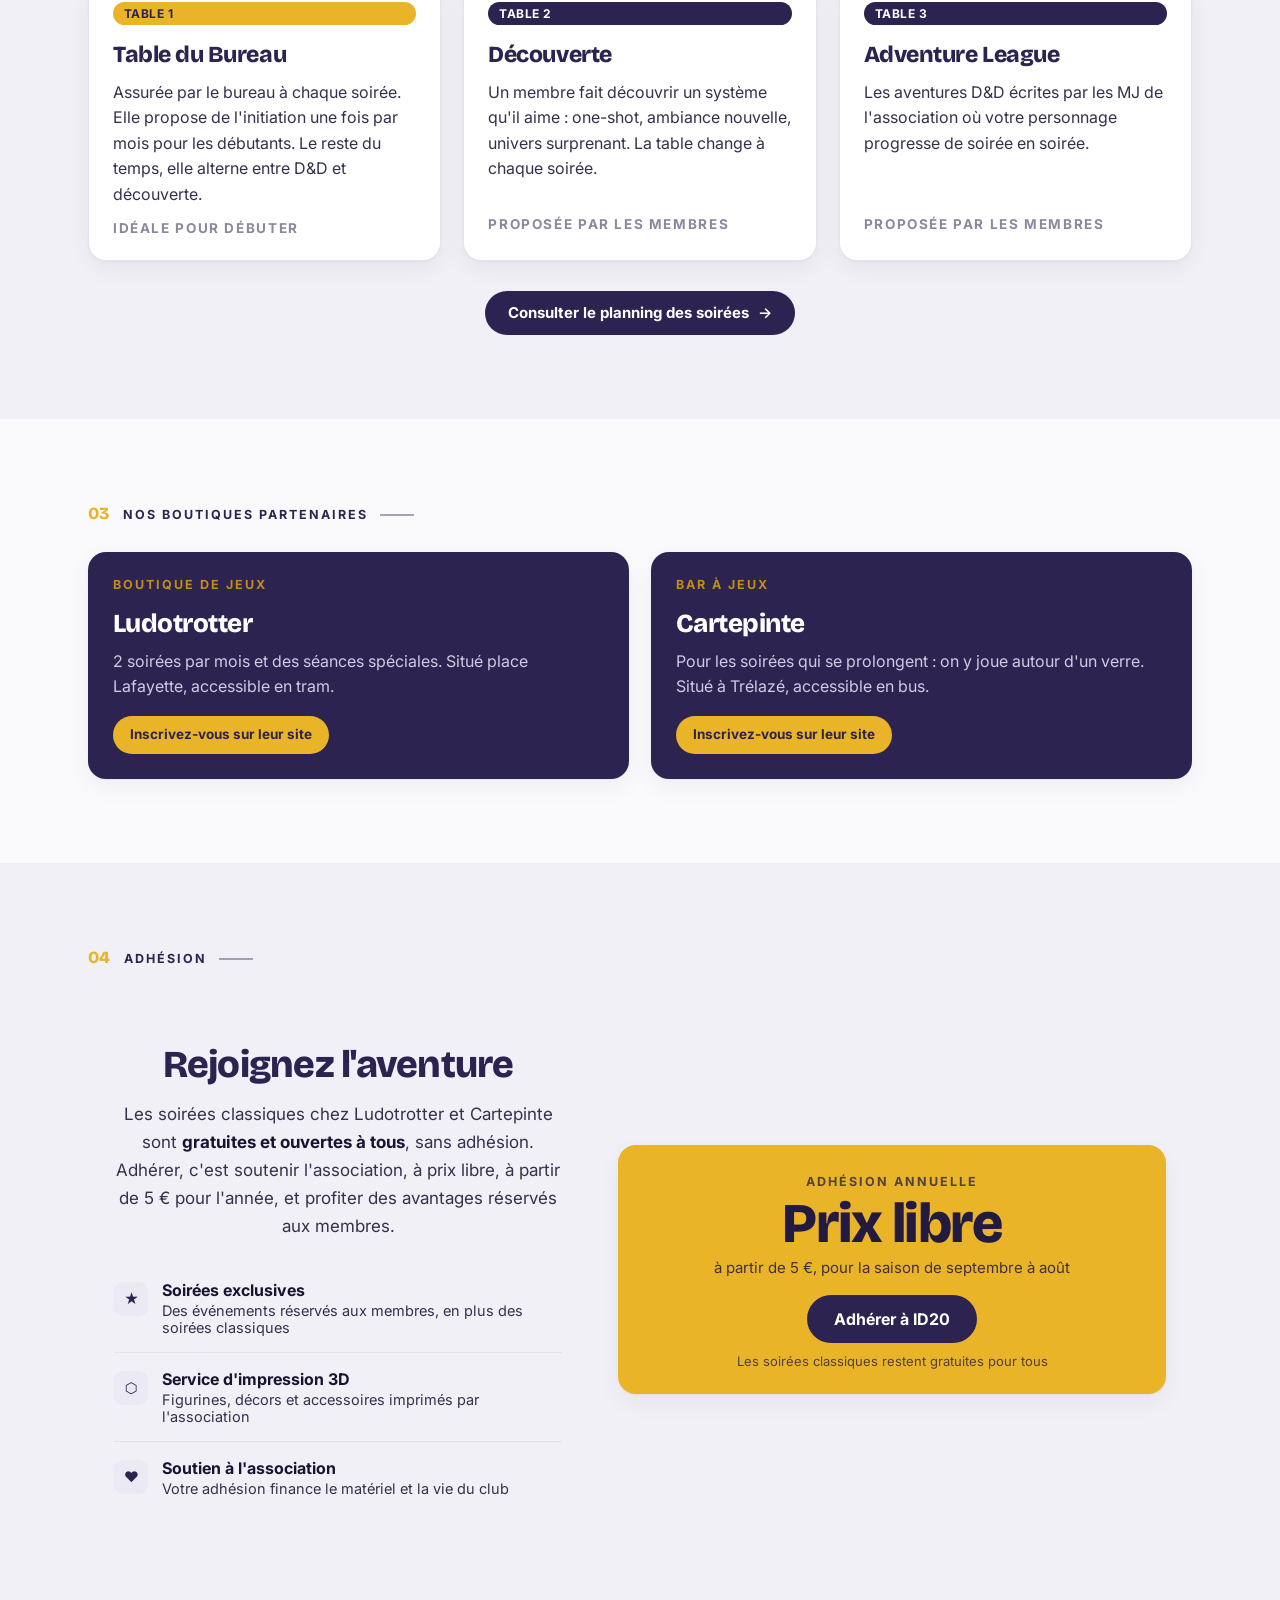
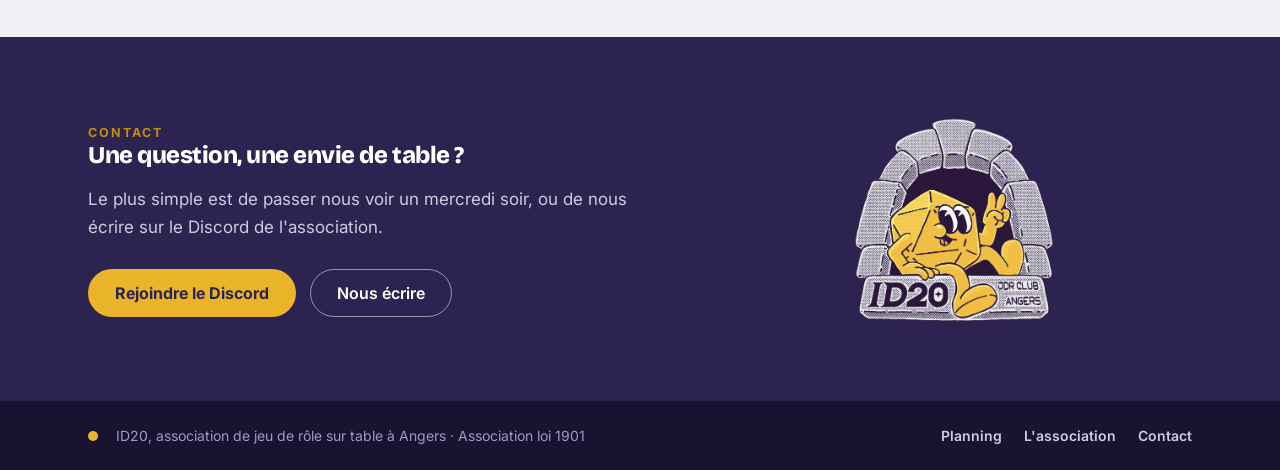
==== commit 0c51165a: "Maj des textes" ====
--- a/index.html
+++ b/index.html
@@ -3,7 +3,7 @@
 <head>
 <meta charset="utf-8">
 <meta name="viewport" content="width=device-width, initial-scale=1">
-<title>ID20 — Association de jeu de rôle à Angers</title>
+<title>ID20, association de jeu de rôle à Angers</title>
 <meta name="description" content="ID20, association de jeu de rôle sur table à Angers. Soirées JDR tous les 15 jours chez Ludotrotter et Cartepinte. Initiation, découverte et Adventure League.">
 <link rel="preconnect" href="https://fonts.googleapis.com">
 <link rel="preconnect" href="https://fonts.gstatic.com" crossorigin>
@@ -18,10 +18,9 @@
 <section class="hero" id="accueil">
   <div class="wrap">
     <div>
-      <span class="eyebrow">Association loi 1901 · Angers</span>
       <h1>Le jeu de rôle sur table, ouvert à tous</h1>
-      <p class="lead">ID20 réunit les rôlistes d'Angers autour d'une table, de quelques dés et d'une bonne histoire. Tous les <b>15 jours, le mercredi soir</b>, plusieurs tables sont installées en parallèle chez nos boutiques partenaires — chacun y trouve sa partie.</p>
-      <p class="lead sm"><b>Jamais joué&nbsp;?</b> Une table d'initiation vous attend à chaque soirée : on vous explique tout, on vous prête les dés, et on joue dans la foulée.</p>
+      <p class="lead">ID20 réunit les rôlistes d'Angers autour d'une table, de quelques dés et d'une bonne histoire. Tous les mois, retrouvez <b>3 soirées</b> dédiées au jeu de rôle et partagez ces moments avec notre communauté.</p>
+      <p class="lead sm"><b>Jamais joué&nbsp;?</b> Une table d'initiation vous attend une fois par mois : on vous explique tout, on vous prête du matériel et vous jouez&nbsp;!</p>
       <div class="hero-actions">
         <a class="btn lg arrow" href="planning.html">Voir le planning</a>
         <a class="btn lg outline" href="#soirees">Comment ça marche</a>
@@ -37,9 +36,9 @@
 <!-- ============ STATS ============ -->
 <section class="stats">
   <div class="wrap">
-    <div class="stat"><div class="v">15<span>jours</span></div><div class="l">entre chaque soirée — le mercredi, dès 20h</div></div>
-    <div class="stat"><div class="v">3<span>tables</span></div><div class="l">en parallèle : initiation, découverte, Adventure League</div></div>
-    <div class="stat"><div class="v">2<span>lieux</span></div><div class="l">boutiques partenaires au centre d'Angers</div></div>
+    <div class="stat"><div class="v">2<span>lieux</span></div><div class="l">Chez Ludotrotter et Cartepinte</div></div>
+    <div class="stat"><div class="v">30+<span>adhérents</span></div><div class="l">Retrouvez une vraie communauté de passionnés</div></div>
+    <div class="stat"><div class="v">10+<span>MJ</span></div><div class="l">Pas de JDR sans maître du jeu</div></div>
   </div>
 </section>
 
@@ -50,11 +49,11 @@
       <div class="sec-num"><span class="n">01</span><span class="eyebrow rule">Qui sommes-nous</span></div>
       <h2>Au-delà des dés, une bande de rôlistes</h2>
       <p class="lead">ID20 est une association loi 1901 animée par ses adhérents. Le bureau organise les soirées et assure l'initiation ; les tables Découverte et Adventure League sont proposées par les membres eux-mêmes.</p>
-      <p class="lead">Envie de faire jouer&nbsp;? Choisissez un créneau libre dans le planning et lancez votre table.</p>
+      <p class="lead">Envie de faire jouer&nbsp;? Adhérez à l'association pour accéder à l'espace membre et lancez votre table.</p>
     </div>
     <div class="card warm">
       <span class="eyebrow orange lead">Des univers pour tous les goûts</span>
-      <p style="font-size:17px;line-height:1.65;margin:16px 0 0">D&amp;D 5E, l'Appel de Cthulhu, Mörk Borg, Daggerheart, Tales from the Loop et bien d'autres — médiéval-fantastique, horreur, science-fiction, post-apo. On varie les systèmes pour que chacun trouve son ambiance.</p>
+      <p style="font-size:17px;line-height:1.65;margin:16px 0 0">D&amp;D 5E, l'Appel de Cthulhu, Mörk Borg, Daggerheart, Tales from the Loop et bien d'autres, médiéval-fantastique, horreur, science-fiction, post-apo. On varie les systèmes pour que chacun trouve son ambiance.</p>
       <div class="chips">
         <span class="badge sys">D&amp;D 5E</span><span class="badge sys">Cthulhu</span><span class="badge sys">Mörk Borg</span>
         <span class="badge sys">Daggerheart</span><span class="badge sys">Tales from the Loop</span><span class="badge sys">Mothership</span>
@@ -68,12 +67,13 @@
   <div class="wrap">
     <div class="sec-num"><span class="n">02</span><span class="eyebrow rule">Comment ça marche</span></div>
     <h2>Trois tables, une soirée</h2>
-    <p class="lead">À chaque soirée, trois tables tournent en parallèle. Vous choisissez la vôtre en arrivant — ou vous la réservez en tant que MJ dans le planning.</p>
+    <p class="lead">À chaque soirée, trois tables tournent en parallèle. Vous choisissez la vôtre en arrivant, ou vous la réservez en tant que MJ dans le planning.</p>
+    <p style="font-size:14.5px;color:var(--text-muted);margin:10px 0 0">À noter&nbsp;: les soirées chez Cartepinte ne proposent généralement que les tables 1 et 2.</p>
     <div class="grid-3" style="margin-top:36px">
       <div class="card"><div class="tcard">
         <span class="badge orange">Table 1</span>
-        <h3>Initiation</h3>
-        <p>Assurée par le bureau à chaque soirée. Aucune connaissance requise : création de personnage, règles, première quête — on vous accompagne de bout en bout.</p>
+        <h3>Table du Bureau</h3>
+        <p>Assurée par le bureau à chaque soirée. Elle propose de l'initiation une fois par mois pour les débutants. Le reste du temps, elle alterne entre D&amp;D et découverte.</p>
         <span class="lbl">Idéale pour débuter</span>
       </div></div>
       <div class="card"><div class="tcard">
@@ -85,7 +85,7 @@
       <div class="card"><div class="tcard">
         <span class="badge navy">Table 3</span>
         <h3>Adventure League</h3>
-        <p>La campagne au long cours : des aventures D&amp;D officielles où votre personnage progresse de soirée en soirée, quel que soit le MJ.</p>
+        <p>Les aventures D&amp;D écrites par les MJ de l'association où votre personnage progresse de soirée en soirée.</p>
         <span class="lbl">Proposée par les membres</span>
       </div></div>
     </div>
@@ -99,17 +99,18 @@
 <section class="section page" id="lieux">
   <div class="wrap">
     <div class="sec-num"><span class="n">03</span><span class="eyebrow rule">Nos boutiques partenaires</span></div>
-    <h2>Deux lieux, en alternance</h2>
-    <div class="grid-2" style="margin-top:36px">
+    <div class="grid-2" style="margin-top:28px">
       <div class="card navy"><div class="lieu-card">
         <span class="eyebrow orange" data-txt="lieux.ludotrotter.kicker">Boutique de jeux</span>
         <h3 data-txt="lieux.ludotrotter.nom">Ludotrotter</h3>
-        <p data-txt="lieux.ludotrotter.desc">Notre port d'attache : la plupart des soirées s'y déroulent, au milieu des rayonnages de jeux de société. Centre-ville d'Angers.</p>
+        <p data-txt="lieux.ludotrotter.desc">2 soirées par mois et des séances spéciales. Situé place Lafayette, accessible en tram.</p>
+        <a class="btn orange sm" href="#" data-href="lieux.ludotrotter.url" data-optional style="align-self:flex-start;margin-top:6px">Inscrivez-vous sur leur site</a>
       </div></div>
       <div class="card navy"><div class="lieu-card">
         <span class="eyebrow orange" data-txt="lieux.cartepinte.kicker">Bar à jeux</span>
         <h3 data-txt="lieux.cartepinte.nom">Cartepinte</h3>
-        <p data-txt="lieux.cartepinte.desc">Pour les soirées qui se prolongent : on y joue autour d'un verre. Le lieu de chaque soirée est indiqué dans le planning.</p>
+        <p data-txt="lieux.cartepinte.desc">Pour les soirées qui se prolongent : on y joue autour d'un verre. Situé à Trélazé, accessible en bus.</p>
+        <a class="btn orange sm" href="#" data-href="lieux.cartepinte.url" data-optional style="align-self:flex-start;margin-top:6px">Inscrivez-vous sur leur site</a>
       </div></div>
     </div>
   </div>
@@ -122,7 +123,7 @@
     <div class="split center" style="margin-top:18px">
       <div>
         <h2>Rejoignez l'aventure</h2>
-        <p class="lead">Les soirées classiques chez Ludotrotter et Cartepinte sont <b style="color:var(--text-heading)">gratuites et ouvertes à tous</b>, sans adhésion. Adhérer, c'est soutenir l'association — à prix libre, à partir de 5&nbsp;€ pour l'année — et profiter des avantages réservés aux membres.</p>
+        <p class="lead">Les soirées classiques chez Ludotrotter et Cartepinte sont <b style="color:var(--text-heading)">gratuites et ouvertes à tous</b>, sans adhésion. Adhérer, c'est soutenir l'association, à prix libre, à partir de 5&nbsp;€ pour l'année, et profiter des avantages réservés aux membres.</p>
         <div style="margin-top:24px">
           <div class="service"><span class="ico">★</span><div><b>Soirées exclusives</b><span>Des événements réservés aux membres, en plus des soirées classiques</span></div></div>
           <div class="service"><span class="ico">⬡</span><div><b>Service d'impression 3D</b><span>Figurines, décors et accessoires imprimés par l'association</span></div></div>
@@ -133,7 +134,7 @@
         <span class="eyebrow" style="color:rgba(34,26,65,.75)">Adhésion annuelle</span>
         <div style="font-family:var(--font-display);font-weight:800;font-size:56px;line-height:1;color:var(--ra-navy-800);letter-spacing:-.03em;margin-top:6px" data-txt="adhesion.montant">Prix libre</div>
         <span style="display:block;font-size:15px;color:rgba(34,26,65,.85);margin-top:6px" data-txt="adhesion.detail">à partir de 5&nbsp;€, pour la saison de septembre à août</span>
-        <div style="margin-top:18px"><a class="btn lg" href="#contact">Adhérer à ID20</a></div>
+        <div style="margin-top:18px"><a class="btn lg" href="#contact" data-href="adhesion.url">Adhérer à ID20</a></div>
         <span style="display:block;font-size:13px;color:rgba(34,26,65,.75);margin-top:10px" data-txt="adhesion.note">Les soirées classiques restent gratuites pour tous</span>
       </div>
     </div>
@@ -146,7 +147,7 @@
     <div>
       <span class="eyebrow orange">Contact</span>
       <h2>Une question, une envie de table&nbsp;?</h2>
-      <p data-html="contact.intro">Le plus simple est de passer nous voir un mercredi soir — ou de nous écrire sur le Discord de l'association. Pierre et Ro' vous répondront.</p>
+      <p data-html="contact.intro">Le plus simple est de passer nous voir un mercredi soir, ou de nous écrire sur le Discord de l'association.</p>
       <div class="actions">
         <a class="btn orange lg" href="#" data-href="contact.discordUrl">Rejoindre le Discord</a>
         <a class="link-out" href="#" data-mailto="contact.email">Nous écrire</a>
--- a/assets/styles.css
+++ b/assets/styles.css
@@ -53,6 +53,7 @@
 .btn.outline{background:none; border-color:var(--border-default); color:var(--ra-navy)} .btn.outline:hover{background:var(--ra-navy-050)}
 .btn.ghost{background:none; color:var(--text-muted)} .btn.ghost:hover{background:var(--ra-cream); color:var(--ra-navy)}
 .btn.arrow::after{content:"→"; font-weight:600}
+.btn svg{width:16px; height:16px; flex:none}
 .btn:disabled{opacity:.5; cursor:not-allowed}
 .btn:focus-visible{outline:2px solid var(--ra-orange); outline-offset:2px}
 
@@ -128,11 +129,11 @@
 .lieu-card h3{font-size:26px; color:#fff; margin:6px 0 0}
 .lieu-card p{font-size:16px; line-height:1.6; color:var(--ra-navy-200); margin:0}
 
-.service{display:flex; gap:14px; padding:16px 0; border-bottom:1px solid var(--border-subtle)}
+.service{display:flex; gap:14px; padding:16px 0; border-bottom:1px solid var(--border-subtle); align-items:flex-start; text-align:left}
 .service:last-child{border-bottom:0}
 .service .ico{width:34px;height:34px;border-radius:9px;background:var(--ra-navy-100);color:var(--ra-navy);display:inline-flex;align-items:center;justify-content:center;flex:none}
 .service b{display:block; font-size:16px; color:var(--text-heading)}
-.service span{font-size:14.5px; color:var(--text-body)}
+.service span{display:block; font-size:14.5px; color:var(--text-body); margin-top:2px}
 
 /* ---------- contact / footer ---------- */
 .contact{background:var(--ra-navy)}
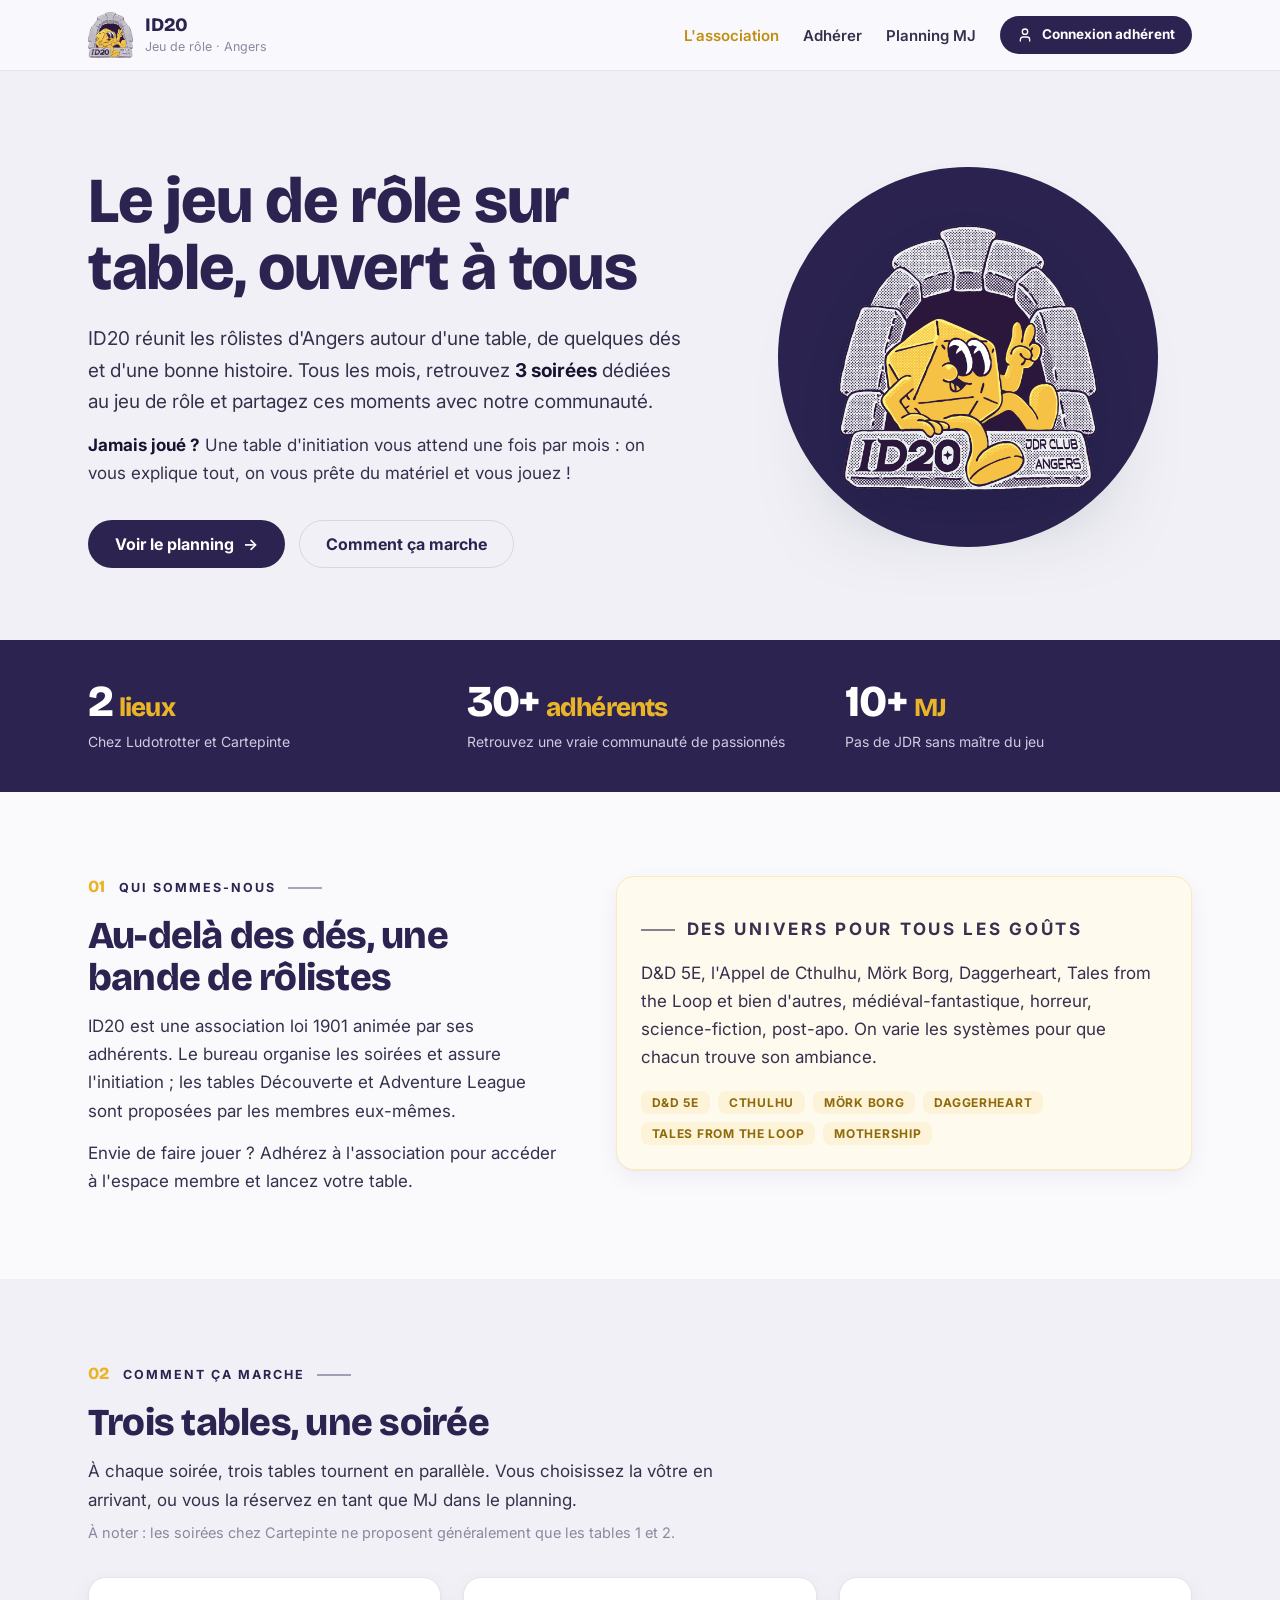
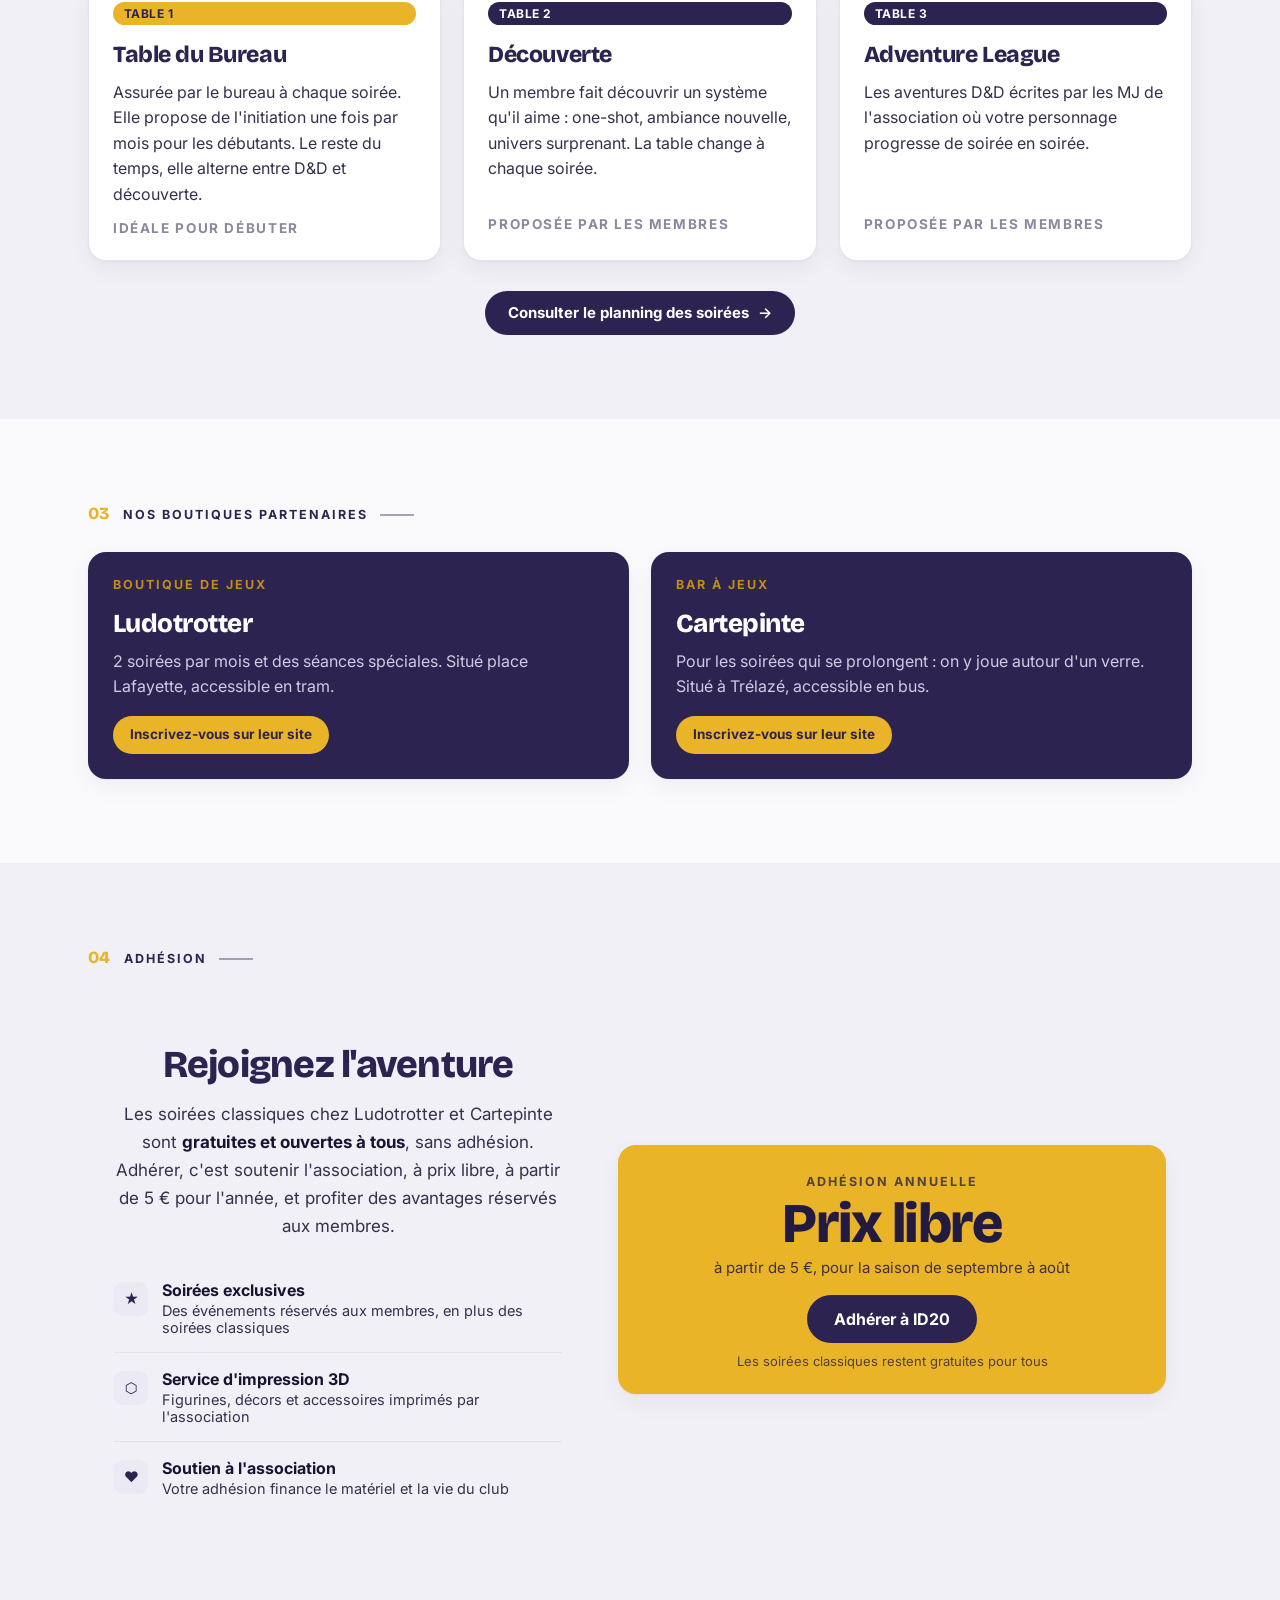
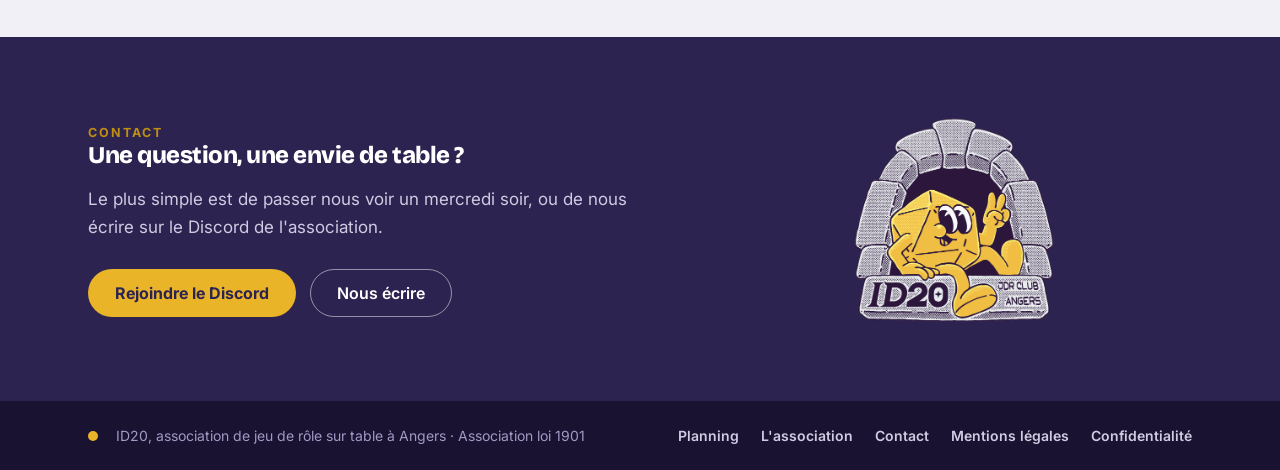
==== commit 9e3c38e2: "Url sans HTML" ====
--- a/index.html
+++ b/index.html
@@ -3,12 +3,45 @@
 <head>
 <meta charset="utf-8">
 <meta name="viewport" content="width=device-width, initial-scale=1">
-<title>ID20, association de jeu de rôle à Angers</title>
-<meta name="description" content="ID20, association de jeu de rôle sur table à Angers. Soirées JDR tous les 15 jours chez Ludotrotter et Cartepinte. Initiation, découverte et Adventure League.">
+<title>ID20 · Jeu de rôle (JDR) à Angers</title>
+<link rel="icon" href="/favicon.ico" sizes="any">
+<link rel="icon" type="image/svg+xml" href="assets/favicon.svg">
+<link rel="icon" type="image/png" sizes="32x32" href="assets/favicon-32.png">
+<link rel="apple-touch-icon" href="/apple-touch-icon.png">
+<meta name="description" content="ID20, association de jeu de rôle (JDR) sur table à Angers : 3 soirées par mois chez Ludotrotter et Cartepinte, table d'initiation ouverte aux débutants.">
+<link rel="canonical" href="https://id20.fr/">
+<meta name="robots" content="index, follow">
+<meta name="theme-color" content="#2c2350">
+<!-- Partage réseaux sociaux (Open Graph) -->
+<meta property="og:type" content="website">
+<meta property="og:site_name" content="ID20">
+<meta property="og:title" content="ID20, jeu de rôle (JDR) à Angers">
+<meta property="og:description" content="Association de jeu de rôle sur table à Angers : soirées chaque mois, table d'initiation ouverte à tous.">
+<meta property="og:url" content="https://id20.fr/">
+<meta property="og:image" content="https://id20.fr/assets/logo-id20.png">
+<meta property="og:locale" content="fr_FR">
+<meta name="twitter:card" content="summary">
 <link rel="preconnect" href="https://fonts.googleapis.com">
 <link rel="preconnect" href="https://fonts.gstatic.com" crossorigin>
 <link href="https://fonts.googleapis.com/css2?family=Bricolage+Grotesque:opsz,wght@12..96,400;12..96,600;12..96,700;12..96,800&family=Inter:wght@400;500;600;700&family=DM+Mono:wght@500&display=swap" rel="stylesheet">
 <link rel="stylesheet" href="assets/styles.css">
+<!-- Données structurées : aide Google à identifier l'association et sa zone (Angers) -->
+<script type="application/ld+json">
+{
+  "@context": "https://schema.org",
+  "@type": "Organization",
+  "name": "ID20",
+  "alternateName": "ID20 — club de jeu de rôle d'Angers",
+  "description": "Association de jeu de rôle sur table (JDR) à Angers : soirées mensuelles, initiation, découverte et Adventure League.",
+  "url": "https://id20.fr/",
+  "logo": "https://id20.fr/assets/logo-id20.png",
+  "areaServed": { "@type": "City", "name": "Angers" },
+  "location": [
+    { "@type": "Place", "name": "Ludotrotter", "address": { "@type": "PostalAddress", "addressLocality": "Angers", "addressCountry": "FR" } },
+    { "@type": "Place", "name": "Cartepinte", "address": { "@type": "PostalAddress", "addressLocality": "Trélazé", "addressCountry": "FR" } }
+  ]
+}
+</script>
 </head>
 <body>
 
@@ -22,8 +55,8 @@
       <p class="lead">ID20 réunit les rôlistes d'Angers autour d'une table, de quelques dés et d'une bonne histoire. Tous les mois, retrouvez <b>3 soirées</b> dédiées au jeu de rôle et partagez ces moments avec notre communauté.</p>
       <p class="lead sm"><b>Jamais joué&nbsp;?</b> Une table d'initiation vous attend une fois par mois : on vous explique tout, on vous prête du matériel et vous jouez&nbsp;!</p>
       <div class="hero-actions">
-        <a class="btn lg arrow" href="planning.html">Voir le planning</a>
-        <a class="btn lg outline" href="#soirees">Comment ça marche</a>
+        <a class="btn lg arrow" href="/planning/" data-umami-event="cta-voir-planning">Voir le planning</a>
+        <a class="btn lg outline" href="#soirees" data-umami-event="cta-comment-ca-marche">Comment ça marche</a>
       </div>
     </div>
     <div class="hero-visual">
@@ -90,7 +123,7 @@
       </div></div>
     </div>
     <div style="margin-top:30px;display:flex;justify-content:center">
-      <a class="btn arrow" href="planning.html">Consulter le planning des soirées</a>
+      <a class="btn arrow" href="/planning/" data-umami-event="cta-planning-soirees">Consulter le planning des soirées</a>
     </div>
   </div>
 </section>
@@ -134,7 +167,7 @@
         <span class="eyebrow" style="color:rgba(34,26,65,.75)">Adhésion annuelle</span>
         <div style="font-family:var(--font-display);font-weight:800;font-size:56px;line-height:1;color:var(--ra-navy-800);letter-spacing:-.03em;margin-top:6px" data-txt="adhesion.montant">Prix libre</div>
         <span style="display:block;font-size:15px;color:rgba(34,26,65,.85);margin-top:6px" data-txt="adhesion.detail">à partir de 5&nbsp;€, pour la saison de septembre à août</span>
-        <div style="margin-top:18px"><a class="btn lg" href="#contact" data-href="adhesion.url">Adhérer à ID20</a></div>
+        <div style="margin-top:18px"><a class="btn lg" href="#contact" data-href="adhesion.url" data-umami-event="cta-adherer">Adhérer à ID20</a></div>
         <span style="display:block;font-size:13px;color:rgba(34,26,65,.75);margin-top:10px" data-txt="adhesion.note">Les soirées classiques restent gratuites pour tous</span>
       </div>
     </div>
@@ -149,12 +182,12 @@
       <h2>Une question, une envie de table&nbsp;?</h2>
       <p data-html="contact.intro">Le plus simple est de passer nous voir un mercredi soir, ou de nous écrire sur le Discord de l'association.</p>
       <div class="actions">
-        <a class="btn orange lg" href="#" data-href="contact.discordUrl">Rejoindre le Discord</a>
-        <a class="link-out" href="#" data-mailto="contact.email">Nous écrire</a>
+        <a class="btn orange lg" href="#" data-href="contact.discordUrl" data-umami-event="clic-discord">Rejoindre le Discord</a>
+        <a class="link-out" href="#" data-mailto="contact.email" data-umami-event="clic-email">Nous écrire</a>
       </div>
     </div>
     <div style="display:flex;justify-content:center">
-      <img src="assets/logo-id20.png" alt="" style="width:200px;height:auto;opacity:.98">
+      <img src="assets/logo-id20.png" alt="Logo de l'association ID20" style="width:200px;height:auto;opacity:.98">
     </div>
   </div>
 </section>
--- a/assets/styles.css
+++ b/assets/styles.css
@@ -35,7 +35,9 @@
 .mono{font-family:"DM Mono", ui-monospace, monospace}
 .sr-only{position:absolute;width:1px;height:1px;overflow:hidden;clip:rect(0,0,0,0)}
 @keyframes ra-spin{to{transform:rotate(360deg)}}
-@media (prefers-reduced-motion:reduce){*{animation:none!important;transition:none!important}}
+/* Mouvement réduit : on coupe les animations décoratives + transitions,
+   mais on garde le spinner de chargement (.spin), qui reste un indicateur utile. */
+@media (prefers-reduced-motion:reduce){ *:not(.spin){animation:none!important} *{transition:none!important} }
 
 /* ---------- composants réutilisables (remplacent le design system) ---------- */
 .eyebrow{display:inline-block; font-size:12.5px; font-weight:700; text-transform:uppercase; letter-spacing:.16em; color:var(--ra-navy)}
@@ -212,8 +214,8 @@
 .tile{background:var(--surface-card); padding:16px 18px; display:flex; flex-direction:column; min-height:128px}
 .tile .tlabel{font-size:11.5px; font-weight:700; letter-spacing:.1em; text-transform:uppercase; color:var(--text-muted); margin-bottom:10px}
 .tile .tlabel b{color:var(--ra-navy)}
-.tile .sys{font-family:var(--font-display); font-weight:700; font-size:17px; color:var(--text-heading); line-height:1.25}
-.tile .mj{display:flex; align-items:center; gap:8px; font-size:14px; color:var(--text-body); margin:6px 0 0}
+.tile .sys{font-family:var(--font-display); font-weight:700; font-size:18px; color:var(--text-heading); line-height:1.25; margin-top:2px}
+.tile .mj{display:flex; align-items:center; gap:8px; font-size:14px; color:var(--text-body); margin-top:auto; padding-top:8px}
 .tile .note{font-size:13px; color:var(--text-muted); margin-top:5px; line-height:1.4}
 .tile.locked{background:var(--ra-paper)}
 .tile.free{background:var(--ra-orange-050); box-shadow:inset 0 0 0 1.5px var(--ra-orange-200)}
@@ -244,6 +246,14 @@
 .field select:focus,.field input:focus{outline:2px solid var(--ra-orange); outline-offset:1px; border-color:var(--ra-orange)}
 .field .err-msg{color:#9a3b22; font-size:12.5px; margin-top:6px; display:none}
 .field .err-msg.show{display:block}
+/* Menu système + bouton d'ajout (largeur totale conservée) */
+.sys-row{display:flex; gap:8px; align-items:stretch}
+.sys-row select,.sys-row input{flex:1; min-width:0}
+.btn-add{flex:none; width:44px; border:1px solid var(--border-default); border-radius:10px; background:var(--ra-navy); color:#fff; font-size:20px; font-weight:700; line-height:1; cursor:pointer; display:inline-flex; align-items:center; justify-content:center}
+.btn-add:hover{background:var(--ra-navy-600)}
+.btn-add.ok{background:var(--ra-orange); color:var(--text-on-orange); border-color:transparent}
+.btn-add.cancel{background:none; color:var(--text-muted)}
+.btn-add:focus-visible{outline:2px solid var(--ra-orange); outline-offset:2px}
 .m-actions{display:flex; gap:10px; justify-content:flex-end; margin-top:6px}
 .otp-input{letter-spacing:.5em; text-align:center; font-family:"DM Mono",monospace; font-size:22px!important}
 .center{text-align:center; padding:40px 26px}
